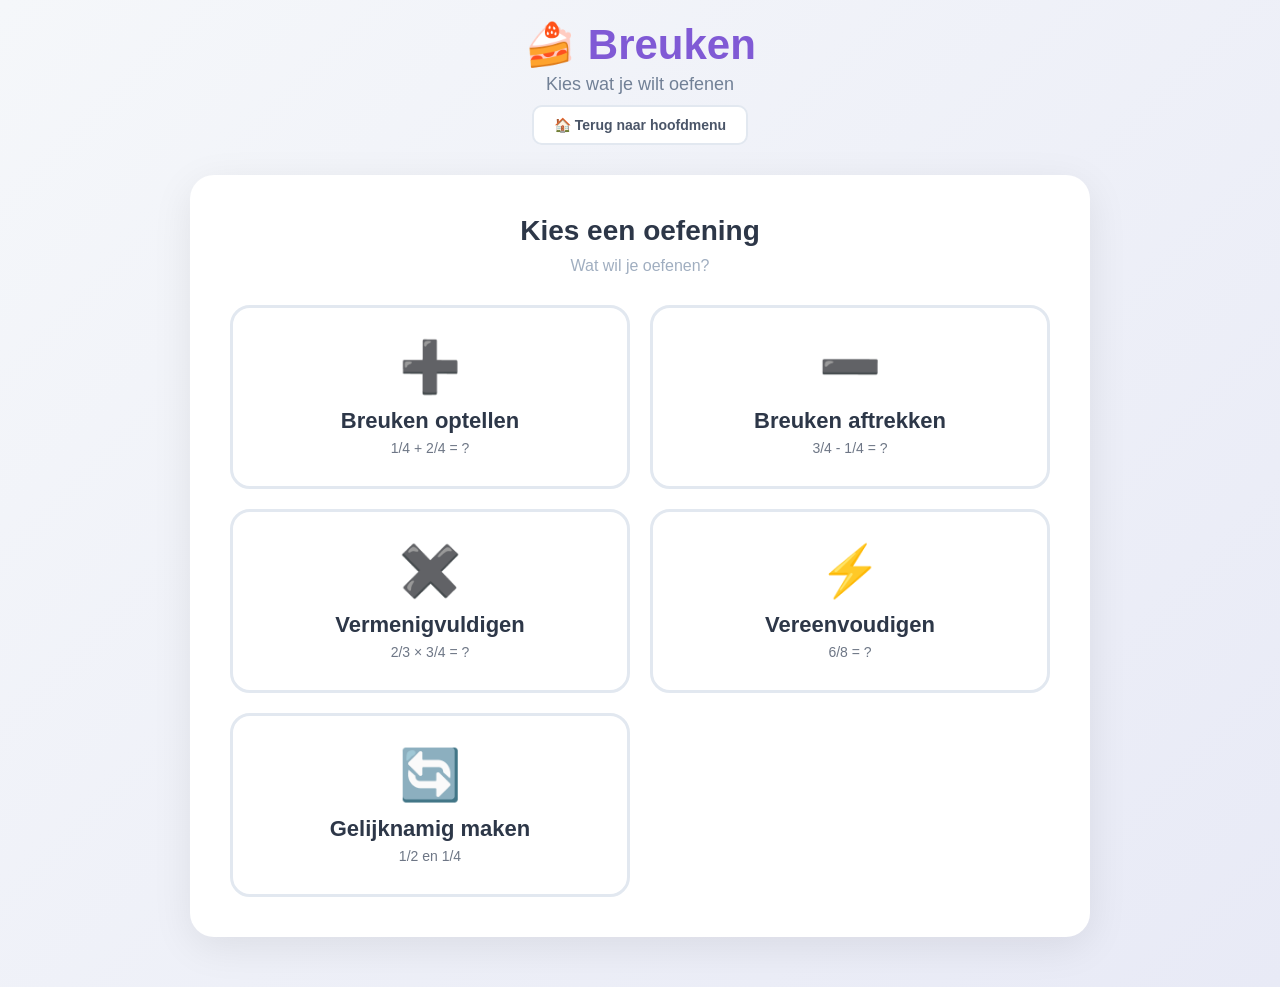
==== breuken.html @ 54eeed0c "Add files via upload" ====
<!DOCTYPE html>
<html lang="nl">
<head>
    <meta charset="UTF-8">
    <meta name="viewport" content="width=device-width, initial-scale=1.0, maximum-scale=1.0, user-scalable=no">
    <title>Breuken</title>
    <style>
        * {
            margin: 0;
            padding: 0;
            box-sizing: border-box;
        }

        body {
            font-family: -apple-system, BlinkMacSystemFont, 'Inter', 'Segoe UI', 'Roboto', sans-serif;
            background: linear-gradient(135deg, #f5f7fa 0%, #e8eaf6 100%);
            min-height: 100vh;
            padding: 20px;
        }

        .container {
            max-width: 900px;
            margin: 0 auto;
        }

        .header {
            text-align: center;
            margin-bottom: 30px;
        }

        .header h1 {
            font-size: 42px;
            color: #805ad5;
            margin-bottom: 5px;
        }

        .subtitle {
            font-size: 18px;
            color: #718096;
        }

        .card {
            background: white;
            border-radius: 24px;
            padding: 40px;
            box-shadow: 0 10px 40px rgba(0, 0, 0, 0.08);
            margin-bottom: 30px;
        }

        .card h2 {
            font-size: 28px;
            color: #2d3748;
            margin-bottom: 10px;
            text-align: center;
        }

        .hint {
            text-align: center;
            color: #a0aec0;
            font-size: 16px;
            margin-bottom: 30px;
        }

        /* Type selectie grid */
        .type-grid {
            display: grid;
            grid-template-columns: repeat(2, 1fr);
            gap: 20px;
        }

        .type-card {
            background: white;
            border: 3px solid #e2e8f0;
            border-radius: 20px;
            padding: 30px 25px;
            text-align: center;
            cursor: pointer;
            transition: all 0.3s ease;
            position: relative;
        }

        .type-card:hover:not(.disabled) {
            border-color: #9f7aea;
            transform: translateY(-4px);
            box-shadow: 0 12px 30px rgba(159, 122, 234, 0.3);
        }

        .type-card.disabled {
            opacity: 0.5;
            cursor: not-allowed;
        }

        .type-card .icon {
            font-size: 50px;
            margin-bottom: 12px;
        }

        .type-card .title {
            font-size: 22px;
            font-weight: 700;
            margin-bottom: 6px;
            color: #2d3748;
        }

        .type-card .beschrijving {
            font-size: 14px;
            opacity: 0.8;
            color: #4a5568;
        }

        .type-card.disabled .badge {
            position: absolute;
            top: 12px;
            right: 12px;
            background: #fed7aa;
            color: #c05621;
            padding: 5px 10px;
            border-radius: 8px;
            font-size: 11px;
            font-weight: 600;
        }

        /* Instellingen */
        .settings {
            margin: 30px 0;
        }

        .setting-row {
            margin-bottom: 20px;
        }

        .setting-row label {
            display: flex;
            align-items: center;
            gap: 10px;
            font-size: 17px;
            font-weight: 600;
            color: #4a5568;
            margin-bottom: 10px;
        }

        .setting-row select {
            width: 100%;
            padding: 16px 20px;
            font-size: 16px;
            border: 2px solid #e2e8f0;
            border-radius: 12px;
            background: #f7fafc;
            color: #2d3748;
            cursor: pointer;
            font-weight: 500;
        }

        /* Buttons */
        .btn-primary {
            width: 100%;
            padding: 24px;
            font-size: 24px;
            font-weight: 700;
            background: linear-gradient(135deg, #9f7aea 0%, #805ad5 100%);
            color: white;
            border: none;
            border-radius: 16px;
            cursor: pointer;
            box-shadow: 0 8px 24px rgba(159, 122, 234, 0.4);
            transition: all 0.3s ease;
            display: flex;
            align-items: center;
            justify-content: center;
            gap: 10px;
        }

        .btn-primary:hover {
            transform: translateY(-2px);
            box-shadow: 0 10px 28px rgba(159, 122, 234, 0.5);
        }

        .btn-secondary {
            width: 100%;
            padding: 18px;
            font-size: 18px;
            font-weight: 600;
            background: white;
            border: 2px solid #e2e8f0;
            color: #4a5568;
            border-radius: 14px;
            cursor: pointer;
            transition: all 0.3s ease;
            display: flex;
            align-items: center;
            justify-content: center;
            gap: 10px;
        }

        .btn-secondary:hover {
            border-color: #cbd5e0;
            background: #f7fafc;
        }

        /* BREUK VISUAL */
        .breuk-container {
            display: flex;
            justify-content: center;
            align-items: center;
            gap: 30px;
            margin: 40px 0;
            flex-wrap: wrap;
        }

        .breuk {
            display: flex;
            flex-direction: column;
            align-items: center;
            gap: 8px;
        }

        .breuk-deel {
            width: 120px;
            height: 80px;
            display: flex;
            align-items: center;
            justify-content: center;
        }

        .breuk-getal {
            background: white;
            border: 3px solid #e2e8f0;
            border-radius: 12px;
            font-size: 48px;
            font-weight: 800;
            color: #2d3748;
            width: 100%;
            height: 100%;
            display: flex;
            align-items: center;
            justify-content: center;
        }

        .breuk-input {
            background: white;
            border: 3px solid #9f7aea;
            border-radius: 12px;
            font-size: 48px;
            font-weight: 800;
            color: #2d3748;
            width: 100%;
            height: 100%;
            text-align: center;
            -webkit-appearance: none;
            -moz-appearance: textfield;
            box-shadow: 0 0 0 4px rgba(159, 122, 234, 0.15);
        }

        .breuk-input::-webkit-inner-spin-button,
        .breuk-input::-webkit-outer-spin-button {
            -webkit-appearance: none;
            margin: 0;
        }

        .breuk-input:focus {
            outline: none;
            border-color: #805ad5;
        }

        .breuk-streep {
            width: 120px;
            height: 4px;
            background: #2d3748;
            border-radius: 2px;
        }

        .operator {
            font-size: 48px;
            font-weight: 700;
            color: #9f7aea;
            margin: 0 10px;
        }

        .equals {
            font-size: 48px;
            font-weight: 700;
            color: #a0aec0;
            margin: 0 10px;
        }

        .submit-btn {
            width: 70px;
            height: 70px;
            font-size: 30px;
            background: linear-gradient(135deg, #b794f6 0%, #9f7aea 100%);
            color: white;
            border: none;
            border-radius: 14px;
            cursor: pointer;
            box-shadow: 0 6px 20px rgba(159, 122, 234, 0.4);
            transition: all 0.3s ease;
            display: flex;
            align-items: center;
            justify-content: center;
            flex-shrink: 0;
            margin: 20px auto 0 auto;
        }

        .submit-btn:hover {
            transform: translateY(-2px);
            box-shadow: 0 8px 25px rgba(159, 122, 234, 0.5);
        }

        /* Voortgang */
        .voortgang-indicator {
            text-align: center;
            font-size: 18px;
            font-weight: 600;
            color: #4a5568;
            margin-bottom: 15px;
            padding: 8px 15px;
            background: rgba(159, 122, 234, 0.1);
            border-radius: 12px;
            display: inline-block;
        }

        .stop-btn {
            display: block;
            margin: 10px auto 15px auto;
            padding: 10px 30px;
            font-size: 15px;
            font-weight: 600;
            background: white;
            border: 2px solid #feb2b2;
            color: #e53e3e;
            border-radius: 10px;
            cursor: pointer;
            transition: all 0.3s ease;
        }

        .stop-btn:hover {
            background: #fff5f5;
            border-color: #fc8181;
        }

        /* Feedback popup */
        .feedback {
            position: fixed;
            bottom: 520px;
            left: 50%;
            transform: translateX(-50%);
            z-index: 1000;
            max-width: 320px;
            width: 70%;
            border-radius: 20px;
            text-align: center;
            padding: 30px 25px;
            opacity: 0;
            transition: opacity 0.3s ease;
            box-shadow: 0 15px 40px rgba(0, 0, 0, 0.25);
        }

        .feedback.show {
            opacity: 1;
        }

        .feedback.goed-feedback {
            background: linear-gradient(135deg, #48bb78 0%, #38a169 100%);
            color: white;
        }

        .feedback.fout-feedback {
            background: linear-gradient(135deg, #fc8181 0%, #f56565 100%);
            color: white;
        }

        .feedback .icon-circle {
            width: 60px;
            height: 60px;
            border-radius: 50%;
            background: white;
            display: flex;
            align-items: center;
            justify-content: center;
            margin: 0 auto 15px auto;
            font-size: 35px;
            font-weight: 800;
        }

        .feedback.goed-feedback .icon-circle {
            color: #38a169;
        }

        .feedback.fout-feedback .icon-circle {
            color: #f56565;
        }

        .feedback .title {
            font-size: 32px;
            font-weight: 800;
            margin-bottom: 8px;
        }

        .feedback .sub {
            font-size: 20px;
            font-weight: 600;
            opacity: 0.95;
            margin-top: 8px;
        }

        /* Utility */
        .hidden {
            display: none !important;
        }

        /* Mobile */
        @media (max-width: 768px) {
            .type-grid {
                grid-template-columns: 1fr;
            }

            .breuk-container {
                gap: 15px;
            }

            .breuk-deel {
                width: 90px;
                height: 60px;
            }

            .breuk-getal,
            .breuk-input {
                font-size: 36px;
            }

            .breuk-streep {
                width: 90px;
            }

            .operator,
            .equals {
                font-size: 36px;
            }
        }
    </style>
</head>
<body>
    <div class="container">
        <!-- TYPE SELECTIE -->
        <div id="type-selectie-scherm">
            <div class="header">
                <h1>🍰 Breuken</h1>
                <p class="subtitle">Kies wat je wilt oefenen</p>
                <button onclick="window.location.href='index.html'" style="margin-top: 10px; padding: 10px 20px; background: white; border: 2px solid #e2e8f0; border-radius: 10px; cursor: pointer; font-size: 14px; font-weight: 600; color: #4a5568;">🏠 Terug naar hoofdmenu</button>
            </div>

            <div class="card">
                <h2>Kies een oefening</h2>
                <p class="hint">Wat wil je oefenen?</p>

                <div class="type-grid">
                    <div class="type-card" onclick="gaaNaarInstellingen('optellen')">
                        <div class="icon">➕</div>
                        <div class="title">Breuken optellen</div>
                        <div class="beschrijving">1/4 + 2/4 = ?</div>
                    </div>

                    <div class="type-card" onclick="gaaNaarInstellingen('aftrekken')">
                        <div class="icon">➖</div>
                        <div class="title">Breuken aftrekken</div>
                        <div class="beschrijving">3/4 - 1/4 = ?</div>
                    </div>

                    <div class="type-card" onclick="gaaNaarInstellingen('vermenigvuldigen')">
                        <div class="icon">✖️</div>
                        <div class="title">Vermenigvuldigen</div>
                        <div class="beschrijving">2/3 × 3/4 = ?</div>
                    </div>

                    <div class="type-card" onclick="gaaNaarInstellingen('vereenvoudigen')">
                        <div class="icon">⚡</div>
                        <div class="title">Vereenvoudigen</div>
                        <div class="beschrijving">6/8 = ?</div>
                    </div>

                    <div class="type-card" onclick="gaaNaarInstellingen('gelijknamig')">
                        <div class="icon">🔄</div>
                        <div class="title">Gelijknamig maken</div>
                        <div class="beschrijving">1/2 en 1/4</div>
                    </div>
                </div>
            </div>
        </div>

        <!-- INSTELLINGEN -->
        <div id="instellingen-scherm" class="hidden">
            <div class="header">
                <h1 id="instellingen-titel">🍰 Breuken</h1>
                <p class="subtitle">Kies je instellingen</p>
            </div>

            <div class="card">
                <h2>Instellingen</h2>
                <p class="hint">Stel je oefening in</p>

                <div class="settings">
                    <div class="setting-row">
                        <label>
                            <span>⏱️</span>
                            <span>Tijdslimiet</span>
                        </label>
                        <select id="tijd-select">
                            <option value="0">Geen limiet</option>
                            <option value="300">5 minuten</option>
                            <option value="600">10 minuten</option>
                            <option value="900">15 minuten</option>
                            <option value="1200">20 minuten</option>
                        </select>
                    </div>

                    <div class="setting-row">
                        <label>
                            <span>⦿</span>
                            <span>Minimum aantal sommen</span>
                        </label>
                        <select id="minimum-select">
                            <option value="0">Geen minimum</option>
                            <option value="30">30 sommen</option>
                            <option value="50">50 sommen</option>
                            <option value="100">100 sommen</option>
                        </select>
                    </div>
                </div>

                <button class="btn-primary" onclick="startOefenen()">
                    <span>▶</span>
                    <span>Start Oefenen!</span>
                </button>

                <button class="btn-secondary" onclick="toonTypeSelectie()" style="margin-top: 15px;">
                    <span>←</span>
                    <span>Terug</span>
                </button>
            </div>
        </div>

        <!-- OEFEN SCHERM -->
        <div id="oefen-scherm" class="hidden">
            <!-- iOS KEYBOARD HACK -->
            <input 
                type="text" 
                id="dummy-input"
                style="position: absolute; left: -9999px; width: 1px; height: 1px;"
                tabindex="-1"
            >
            
            <!-- VOORTGANGSINDICATOR -->
            <div style="text-align: center; margin-top: 20px;">
                <div id="voortgang-indicator" class="voortgang-indicator" style="display: none;"></div>
            </div>

            <!-- BREUK VISUAL -->
            <div id="breuk-display" class="breuk-container">
                <!-- Dynamisch gegenereerd -->
            </div>

            <button class="submit-btn" onclick="controleerAntwoord()">➤</button>

            <button class="stop-btn" onclick="stopOefenen()">⏹ Stoppen</button>

            <div class="feedback" id="feedback"></div>
        </div>

        <!-- RESULTATEN -->
        <div id="resultaten-scherm" class="hidden">
            <div class="card">
                <h2 id="resultaat-titel">🏆 Gefeliciteerd!</h2>

                <div style="text-align: center; margin: 30px 0;">
                    <div style="font-size: 24px; font-weight: 700; color: #2d3748; margin-bottom: 15px;">
                        Deze sessie
                    </div>
                    <div style="display: flex; justify-content: center; gap: 30px; margin-bottom: 40px;">
                        <div style="text-align: center;">
                            <div style="font-size: 48px; font-weight: 800; color: #38a169;" id="sessie-goed">0</div>
                            <div style="font-size: 16px; color: #4a5568;">Goed</div>
                        </div>
                        <div style="text-align: center;">
                            <div style="font-size: 48px; font-weight: 800; color: #e53e3e;" id="sessie-fout">0</div>
                            <div style="font-size: 16px; color: #4a5568;">Fout</div>
                        </div>
                        <div style="text-align: center;">
                            <div style="font-size: 48px; font-weight: 800; color: #4299e1;" id="sessie-score">0%</div>
                            <div style="font-size: 16px; color: #4a5568;">Score</div>
                        </div>
                    </div>
                </div>

                <button class="btn-primary" onclick="opnieuw()">
                    <span>↻</span>
                    <span>Opnieuw</span>
                </button>
            </div>
        </div>
    </div>

    <script>
        // GELUIDJES
        const audioContext = new (window.AudioContext || window.webkitAudioContext)();
        
        function playGoedGeluid() {
            const oscillator = audioContext.createOscillator();
            const gainNode = audioContext.createGain();
            oscillator.connect(gainNode);
            gainNode.connect(audioContext.destination);
            oscillator.frequency.value = 800;
            gainNode.gain.setValueAtTime(0.3, audioContext.currentTime);
            gainNode.gain.exponentialRampToValueAtTime(0.01, audioContext.currentTime + 0.15);
            oscillator.start(audioContext.currentTime);
            oscillator.stop(audioContext.currentTime + 0.15);
        }
        
        function playFoutGeluid() {
            const oscillator = audioContext.createOscillator();
            const gainNode = audioContext.createGain();
            oscillator.connect(gainNode);
            gainNode.connect(audioContext.destination);
            oscillator.frequency.value = 200;
            gainNode.gain.setValueAtTime(0.3, audioContext.currentTime);
            gainNode.gain.exponentialRampToValueAtTime(0.01, audioContext.currentTime + 0.2);
            oscillator.start(audioContext.currentTime);
            oscillator.stop(audioContext.currentTime + 0.2);
        }

        // State
        let huidigType = '';
        let tijdLimiet = 0;
        let minimumSommen = 0;
        let startTijd = null;
        
        let huidigeSom = null;
        let moeilijkeSommen = {};
        let sommenSindsMoeilijk = 0;
        
        let stats = {
            huidigGoed: 0,
            huidigFout: 0,
            sommenTeller: 0
        };

        // Math helpers
        function ggd(a, b) {
            return b === 0 ? a : ggd(b, a % b);
        }

        function kgv(a, b) {
            return (a * b) / ggd(a, b);
        }

        function genereerBreuk() {
            const noemer = Math.floor(Math.random() * 19) + 2; // 2-20
            const teller = Math.floor(Math.random() * (noemer - 1)) + 1; // 1 tot noemer-1
            return {teller, noemer};
        }

        function vereenvoudigBreuk(teller, noemer) {
            const d = ggd(teller, noemer);
            return {teller: teller / d, noemer: noemer / d};
        }

        // Navigatie
        function toonTypeSelectie() {
            document.getElementById('type-selectie-scherm').classList.remove('hidden');
            document.getElementById('instellingen-scherm').classList.add('hidden');
            document.getElementById('oefen-scherm').classList.add('hidden');
            document.getElementById('resultaten-scherm').classList.add('hidden');
        }

        function gaaNaarInstellingen(type) {
            huidigType = type;
            document.getElementById('type-selectie-scherm').classList.add('hidden');
            document.getElementById('instellingen-scherm').classList.remove('hidden');
            
            const titels = {
                'optellen': '➕ Breuken optellen',
                'aftrekken': '➖ Breuken aftrekken',
                'vermenigvuldigen': '✖️ Breuken vermenigvuldigen',
                'vereenvoudigen': '⚡ Breuken vereenvoudigen',
                'gelijknamig': '🔄 Gelijknamig maken'
            };
            document.getElementById('instellingen-titel').textContent = titels[type] || '🍰 Breuken';
        }

        function startOefenen() {
            // Reset stats
            stats.huidigGoed = 0;
            stats.huidigFout = 0;
            stats.sommenTeller = 0;
            moeilijkeSommen = {};
            sommenSindsMoeilijk = 0;

            // Instellingen ophalen
            tijdLimiet = parseInt(document.getElementById('tijd-select').value);
            minimumSommen = parseInt(document.getElementById('minimum-select').value);
            startTijd = tijdLimiet > 0 ? Date.now() : null;

            // Scherm wisselen
            document.getElementById('instellingen-scherm').classList.add('hidden');
            document.getElementById('oefen-scherm').classList.remove('hidden');
            
            // Eerste som
            volgendeSom();
            
            // Timer
            if (window.timerInterval) clearInterval(window.timerInterval);
            if (tijdLimiet > 0) {
                window.timerInterval = setInterval(updateVoortgang, 1000);
            }
        }

        function volgendeSom() {
            if (checkStopVoorwaarde()) {
                toonResultaten();
                return;
            }

            // Adaptief algoritme: check of moeilijke som moet komen
            const moeilijkeKeys = Object.keys(moeilijkeSommen);
            if (moeilijkeKeys.length > 0 && sommenSindsMoeilijk >= (Math.floor(Math.random() * 3) + 3)) {
                // Herhaal moeilijke som
                const somString = moeilijkeKeys[Math.floor(Math.random() * moeilijkeKeys.length)];
                const [teller, noemer] = somString.split('/').map(Number);
                regenereerMoeilijkeSom(teller, noemer);
                sommenSindsMoeilijk = 0;
            } else {
                // Genereer nieuwe som
                genereerSom();
            }
            
            updateVoortgang();
            
            // Clear feedback
            const feedback = document.getElementById('feedback');
            feedback.className = 'feedback';
            feedback.innerHTML = '';
        }

        function regenereerMoeilijkeSom(teller, noemer) {
            // Genereer zelfde type som maar met deze specifieke breuk
            // Voor nu: genereer gewoon nieuwe som (kan later verfijnd worden)
            genereerSom();
        }

        function genereerSom() {
            const display = document.getElementById('breuk-display');
            
            if (huidigType === 'optellen' || huidigType === 'aftrekken') {
                // Zelfde noemer
                const noemer = Math.floor(Math.random() * 19) + 2;
                const teller1 = Math.floor(Math.random() * (noemer - 1)) + 1;
                let teller2;
                
                if (huidigType === 'optellen') {
                    teller2 = Math.floor(Math.random() * (noemer - teller1)) + 1;
                } else {
                    teller2 = Math.floor(Math.random() * teller1) + 1;
                }
                
                const operator = huidigType === 'optellen' ? '+' : '-';
                const resultTeller = huidigType === 'optellen' ? teller1 + teller2 : teller1 - teller2;
                
                huidigeSom = {
                    type: huidigType,
                    breuk1: {teller: teller1, noemer},
                    breuk2: {teller: teller2, noemer},
                    antwoord: {teller: resultTeller, noemer}
                };
                
                display.innerHTML = `
                    <div class="breuk">
                        <div class="breuk-deel"><div class="breuk-getal">${teller1}</div></div>
                        <div class="breuk-streep"></div>
                        <div class="breuk-deel"><div class="breuk-getal">${noemer}</div></div>
                    </div>
                    <div class="operator">${operator}</div>
                    <div class="breuk">
                        <div class="breuk-deel"><div class="breuk-getal">${teller2}</div></div>
                        <div class="breuk-streep"></div>
                        <div class="breuk-deel"><div class="breuk-getal">${noemer}</div></div>
                    </div>
                    <div class="equals">=</div>
                    <div class="breuk">
                        <div class="breuk-deel"><input type="tel" id="antwoord-teller" class="breuk-input" pattern="[0-9]*" autocomplete="off"></div>
                        <div class="breuk-streep"></div>
                        <div class="breuk-deel"><input type="tel" id="antwoord-noemer" class="breuk-input" pattern="[0-9]*" autocomplete="off"></div>
                    </div>
                `;
                
            } else if (huidigType === 'vermenigvuldigen') {
                const breuk1 = genereerBreuk();
                const breuk2 = genereerBreuk();
                const resultTeller = breuk1.teller * breuk2.teller;
                const resultNoemer = breuk1.noemer * breuk2.noemer;
                
                huidigeSom = {
                    type: 'vermenigvuldigen',
                    breuk1,
                    breuk2,
                    antwoord: {teller: resultTeller, noemer: resultNoemer}
                };
                
                display.innerHTML = `
                    <div class="breuk">
                        <div class="breuk-deel"><div class="breuk-getal">${breuk1.teller}</div></div>
                        <div class="breuk-streep"></div>
                        <div class="breuk-deel"><div class="breuk-getal">${breuk1.noemer}</div></div>
                    </div>
                    <div class="operator">×</div>
                    <div class="breuk">
                        <div class="breuk-deel"><div class="breuk-getal">${breuk2.teller}</div></div>
                        <div class="breuk-streep"></div>
                        <div class="breuk-deel"><div class="breuk-getal">${breuk2.noemer}</div></div>
                    </div>
                    <div class="equals">=</div>
                    <div class="breuk">
                        <div class="breuk-deel"><input type="tel" id="antwoord-teller" class="breuk-input" pattern="[0-9]*" autocomplete="off"></div>
                        <div class="breuk-streep"></div>
                        <div class="breuk-deel"><input type="tel" id="antwoord-noemer" class="breuk-input" pattern="[0-9]*" autocomplete="off"></div>
                    </div>
                `;
                
            } else if (huidigType === 'vereenvoudigen') {
                // Genereer breuk die vereenvoudigd kan worden
                const vereenvoudigd = genereerBreuk();
                const factor = Math.floor(Math.random() * 4) + 2; // 2-5
                const teller = vereenvoudigd.teller * factor;
                const noemer = vereenvoudigd.noemer * factor;
                
                huidigeSom = {
                    type: 'vereenvoudigen',
                    breuk: {teller, noemer},
                    antwoord: vereenvoudigd
                };
                
                display.innerHTML = `
                    <div class="breuk">
                        <div class="breuk-deel"><div class="breuk-getal">${teller}</div></div>
                        <div class="breuk-streep"></div>
                        <div class="breuk-deel"><div class="breuk-getal">${noemer}</div></div>
                    </div>
                    <div class="equals">=</div>
                    <div class="breuk">
                        <div class="breuk-deel"><input type="tel" id="antwoord-teller" class="breuk-input" pattern="[0-9]*" autocomplete="off"></div>
                        <div class="breuk-streep"></div>
                        <div class="breuk-deel"><input type="tel" id="antwoord-noemer" class="breuk-input" pattern="[0-9]*" autocomplete="off"></div>
                    </div>
                `;
                
            } else if (huidigType === 'gelijknamig') {
                // Genereer twee breuken met verschillende noemers
                const breuk1 = genereerBreuk();
                let breuk2 = genereerBreuk();
                
                // Zorg dat noemers verschillend zijn
                while (breuk2.noemer === breuk1.noemer) {
                    breuk2 = genereerBreuk();
                }
                
                // Bereken KGV
                const gemeenschappelijkeNoemer = kgv(breuk1.noemer, breuk2.noemer);
                const nieuweT1 = breuk1.teller * (gemeenschappelijkeNoemer / breuk1.noemer);
                const nieuweT2 = breuk2.teller * (gemeenschappelijkeNoemer / breuk2.noemer);
                
                huidigeSom = {
                    type: 'gelijknamig',
                    breuk1,
                    breuk2,
                    antwoord1: {teller: nieuweT1, noemer: gemeenschappelijkeNoemer},
                    antwoord2: {teller: nieuweT2, noemer: gemeenschappelijkeNoemer}
                };
                
                display.innerHTML = `
                    <div class="breuk">
                        <div class="breuk-deel"><div class="breuk-getal">${breuk1.teller}</div></div>
                        <div class="breuk-streep"></div>
                        <div class="breuk-deel"><div class="breuk-getal">${breuk1.noemer}</div></div>
                    </div>
                    <div style="font-size: 24px; color: #4a5568; margin: 0 15px;">en</div>
                    <div class="breuk">
                        <div class="breuk-deel"><div class="breuk-getal">${breuk2.teller}</div></div>
                        <div class="breuk-streep"></div>
                        <div class="breuk-deel"><div class="breuk-getal">${breuk2.noemer}</div></div>
                    </div>
                    <div class="equals">=</div>
                    <div class="breuk">
                        <div class="breuk-deel"><input type="tel" id="antwoord-t1" class="breuk-input" pattern="[0-9]*" autocomplete="off"></div>
                        <div class="breuk-streep"></div>
                        <div class="breuk-deel"><input type="tel" id="antwoord-n1" class="breuk-input" pattern="[0-9]*" autocomplete="off"></div>
                    </div>
                    <div style="font-size: 24px; color: #4a5568; margin: 0 15px;">en</div>
                    <div class="breuk">
                        <div class="breuk-deel"><input type="tel" id="antwoord-t2" class="breuk-input" pattern="[0-9]*" autocomplete="off"></div>
                        <div class="breuk-streep"></div>
                        <div class="breuk-deel"><input type="tel" id="antwoord-n2" class="breuk-input" pattern="[0-9]*" autocomplete="off"></div>
                    </div>
                `;
            }
            
            // Focus eerste input
            setTimeout(() => {
                let firstInput;
                if (huidigType === 'gelijknamig') {
                    firstInput = document.getElementById('antwoord-t1');
                    if (firstInput) {
                        firstInput.focus();
                        document.getElementById('antwoord-t1').addEventListener('keypress', handleEnter);
                        document.getElementById('antwoord-n1').addEventListener('keypress', handleEnter);
                        document.getElementById('antwoord-t2').addEventListener('keypress', handleEnter);
                        document.getElementById('antwoord-n2').addEventListener('keypress', handleEnter);
                    }
                } else {
                    firstInput = document.getElementById('antwoord-teller');
                    if (firstInput) {
                        firstInput.focus();
                        document.getElementById('antwoord-teller').addEventListener('keypress', handleEnter);
                        document.getElementById('antwoord-noemer').addEventListener('keypress', handleEnter);
                    }
                }
            }, 100);
        }

        function handleEnter(e) {
            if (e.key === 'Enter') {
                e.preventDefault();
                controleerAntwoord();
            }
        }

        function controleerAntwoord() {
            if (huidigType === 'gelijknamig') {
                // Gelijknamig: 4 inputs!
                const t1Input = document.getElementById('antwoord-t1');
                const n1Input = document.getElementById('antwoord-n1');
                const t2Input = document.getElementById('antwoord-t2');
                const n2Input = document.getElementById('antwoord-n2');
                
                if (!t1Input || !n1Input || !t2Input || !n2Input) return;
                
                const t1 = parseInt(t1Input.value);
                const n1 = parseInt(n1Input.value);
                const t2 = parseInt(t2Input.value);
                const n2 = parseInt(n2Input.value);
                
                if (isNaN(t1) || isNaN(n1) || isNaN(t2) || isNaN(n2) || 
                    t1Input.value === '' || n1Input.value === '' || t2Input.value === '' || n2Input.value === '') {
                    t1Input.focus();
                    return;
                }
                
                stats.sommenTeller++;
                
                const feedback = document.getElementById('feedback');
                let feedbackDuur = 800;
                
                // Check equivalente breuken voor beide
                const antwoord1Vereenv = vereenvoudigBreuk(t1, n1);
                const correct1Vereenv = vereenvoudigBreuk(huidigeSom.antwoord1.teller, huidigeSom.antwoord1.noemer);
                const antwoord2Vereenv = vereenvoudigBreuk(t2, n2);
                const correct2Vereenv = vereenvoudigBreuk(huidigeSom.antwoord2.teller, huidigeSom.antwoord2.noemer);
                
                const goed1 = (antwoord1Vereenv.teller === correct1Vereenv.teller && antwoord1Vereenv.noemer === correct1Vereenv.noemer);
                const goed2 = (antwoord2Vereenv.teller === correct2Vereenv.teller && antwoord2Vereenv.noemer === correct2Vereenv.noemer);
                
                // Check ook of noemers gelijk zijn
                const zelfdeNoemer = (n1 === n2);
                
                if (goed1 && goed2 && zelfdeNoemer) {
                    stats.huidigGoed++;
                    playGoedGeluid();
                    feedback.innerHTML = `
                        <div class="icon-circle">✓</div>
                        <div class="title">Goed zo! 🎉</div>
                    `;
                    feedback.className = 'feedback goed-feedback show';
                    feedbackDuur = 800;
                    sommenSindsMoeilijk++;
                } else {
                    stats.huidigFout++;
                    playFoutGeluid();
                    feedback.innerHTML = `
                        <div class="icon-circle">✗</div>
                        <div class="title">Helaas!</div>
                        <div class="sub">${huidigeSom.antwoord1.teller}/${huidigeSom.antwoord1.noemer} en ${huidigeSom.antwoord2.teller}/${huidigeSom.antwoord2.noemer}</div>
                    `;
                    feedback.className = 'feedback fout-feedback show';
                    feedbackDuur = 1500;
                    sommenSindsMoeilijk = 0;
                }
                
                setTimeout(() => {
                    feedback.className = 'feedback';
                    feedback.innerHTML = '';
                    volgendeSom();
                }, feedbackDuur);
                return;
            }
            
            // Normale breuken (2 inputs)
            const tellerInput = document.getElementById('antwoord-teller');
            const noemerInput = document.getElementById('antwoord-noemer');
            
            if (!tellerInput || !noemerInput) return;
            
            const antwoordTeller = parseInt(tellerInput.value);
            const antwoordNoemer = parseInt(noemerInput.value);

            if (isNaN(antwoordTeller) || isNaN(antwoordNoemer) || tellerInput.value === '' || noemerInput.value === '') {
                tellerInput.focus();
                return;
            }

            stats.sommenTeller++;

            const feedback = document.getElementById('feedback');
            let feedbackDuur = 800;
            
            const correctTeller = huidigeSom.antwoord.teller;
            const correctNoemer = huidigeSom.antwoord.noemer;
            
            // Check equivalente breuken: 14/16 = 7/8
            const vereenvoudigdAntwoord = vereenvoudigBreuk(antwoordTeller, antwoordNoemer);
            const vereenvoudigdCorrect = vereenvoudigBreuk(correctTeller, correctNoemer);
            
            const isGoed = (vereenvoudigdAntwoord.teller === vereenvoudigdCorrect.teller && 
                           vereenvoudigdAntwoord.noemer === vereenvoudigdCorrect.noemer);
            
            const somString = `${correctTeller}/${correctNoemer}`;
            
            if (isGoed) {
                // GOED!
                stats.huidigGoed++;
                playGoedGeluid();
                
                feedback.innerHTML = `
                    <div class="icon-circle">✓</div>
                    <div class="title">Goed zo! 🎉</div>
                `;
                feedback.className = 'feedback goed-feedback show';
                feedbackDuur = 800;
                
                // Adaptief: update moeilijke sommen
                if (moeilijkeSommen[somString]) {
                    moeilijkeSommen[somString]--;
                    if (moeilijkeSommen[somString] <= 0) {
                        delete moeilijkeSommen[somString];
                    }
                }
                sommenSindsMoeilijk++;
                
            } else {
                // FOUT!
                stats.huidigFout++;
                playFoutGeluid();
                
                feedback.innerHTML = `
                    <div class="icon-circle">✗</div>
                    <div class="title">Helaas!</div>
                    <div class="sub">Antwoord: ${correctTeller}/${correctNoemer}</div>
                `;
                feedback.className = 'feedback fout-feedback show';
                feedbackDuur = 1500;
                
                // Adaptief: markeer als moeilijk
                if (!moeilijkeSommen[somString]) {
                    moeilijkeSommen[somString] = 0;
                }
                moeilijkeSommen[somString] += 3;
                sommenSindsMoeilijk = 0;
            }

            setTimeout(() => {
                feedback.className = 'feedback';
                feedback.innerHTML = '';
                volgendeSom();
            }, feedbackDuur);
        }

        function updateVoortgang() {
            const indicator = document.getElementById('voortgang-indicator');
            let text = '';
            
            if (minimumSommen > 0) {
                text = `${stats.sommenTeller} / ${minimumSommen} sommen`;
            }
            
            if (tijdLimiet > 0 && startTijd) {
                const verstreken = Math.floor((Date.now() - startTijd) / 1000);
                const resterend = Math.max(0, tijdLimiet - verstreken);
                const minuten = Math.floor(resterend / 60);
                const seconden = resterend % 60;
                const tijdText = `${minuten}:${seconden.toString().padStart(2, '0')}`;
                
                if (text) {
                    text += ` • ${tijdText}`;
                } else {
                    text = `Tijd: ${tijdText}`;
                }
            }
            
            if (text) {
                indicator.textContent = text;
                indicator.style.display = 'inline-block';
            } else {
                indicator.style.display = 'none';
            }
        }

        function checkStopVoorwaarde() {
            let tijdBereikt = false;
            let minimumBereikt = false;
            
            if (tijdLimiet > 0 && startTijd) {
                const verstreken = (Date.now() - startTijd) / 1000;
                tijdBereikt = verstreken >= tijdLimiet;
            }
            
            if (minimumSommen > 0) {
                minimumBereikt = stats.sommenTeller >= minimumSommen;
            }
            
            if (tijdLimiet > 0 && minimumSommen > 0) {
                return tijdBereikt || minimumBereikt;
            }
            
            if (tijdLimiet > 0) {
                return tijdBereikt;
            }
            
            if (minimumSommen > 0) {
                return minimumBereikt;
            }
            
            return false;
        }

        function stopOefenen() {
            if (confirm('Weet je zeker dat je wilt stoppen?')) {
                toonResultaten();
            }
        }

        function toonResultaten() {
            if (window.timerInterval) {
                clearInterval(window.timerInterval);
                window.timerInterval = null;
            }

            document.getElementById('oefen-scherm').classList.add('hidden');
            document.getElementById('resultaten-scherm').classList.remove('hidden');

            const totaalHuidig = stats.huidigGoed + stats.huidigFout;
            const percHuidig = totaalHuidig > 0 ? Math.round((stats.huidigGoed / totaalHuidig) * 100) : 0;

            document.getElementById('sessie-goed').textContent = stats.huidigGoed;
            document.getElementById('sessie-fout').textContent = stats.huidigFout;
            document.getElementById('sessie-score').textContent = percHuidig + '%';
        }

        function opnieuw() {
            document.getElementById('resultaten-scherm').classList.add('hidden');
            document.getElementById('type-selectie-scherm').classList.remove('hidden');
        }
    </script>
</body>
</html>
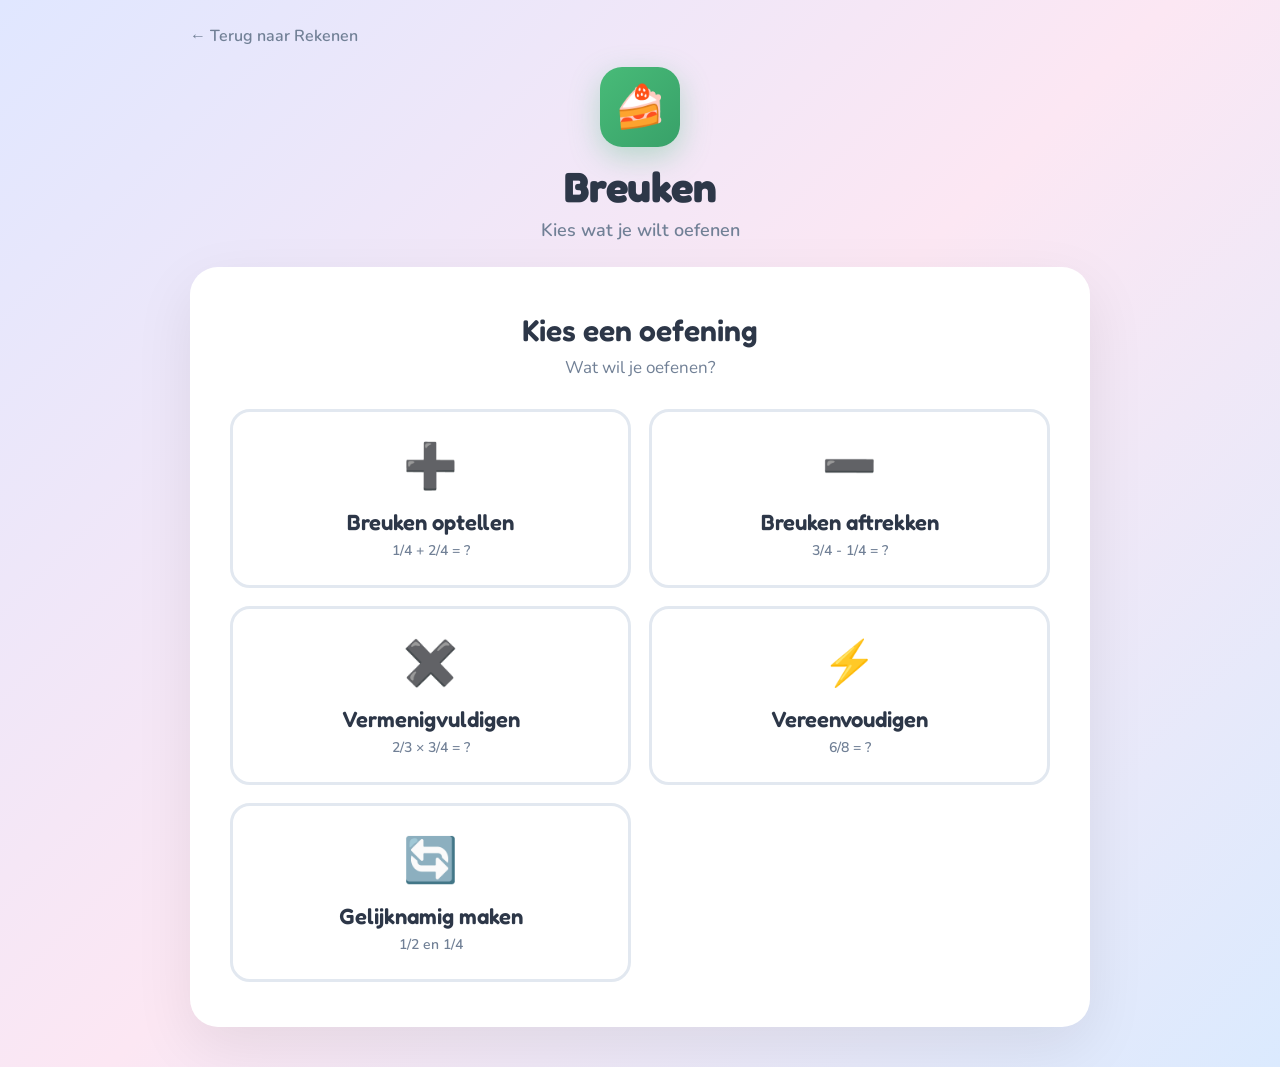
==== commit 9764b80b: "Add files via upload" ====
--- a/breuken.html
+++ b/breuken.html
@@ -3,7 +3,9 @@
 <head>
     <meta charset="UTF-8">
     <meta name="viewport" content="width=device-width, initial-scale=1.0, maximum-scale=1.0, user-scalable=no">
-    <title>Breuken</title>
+    <title>Breuken - LearnForge</title>
+    <link href="https://fonts.googleapis.com/css2?family=Fredoka:wght@400;500;600;700&family=Nunito:wght@400;600;700&display=swap" rel="stylesheet">
+    <link rel="icon" href="data:image/svg+xml,<svg xmlns='http://www.w3.org/2000/svg' viewBox='0 0 100 100'><rect width='100' height='100' rx='20' fill='%2348bb78'/><text y='.9em' font-size='75' x='12'>🍰</text></svg>">
     <style>
         * {
             margin: 0;
@@ -11,131 +13,198 @@
             box-sizing: border-box;
         }
 
+        :root {
+            --primary: #667eea;
+            --secondary: #48bb78;
+            --secondary-dark: #38a169;
+            --text-dark: #2d3748;
+            --text-light: #718096;
+            --border: #e2e8f0;
+        }
+
         body {
-            font-family: -apple-system, BlinkMacSystemFont, 'Inter', 'Segoe UI', 'Roboto', sans-serif;
-            background: linear-gradient(135deg, #f5f7fa 0%, #e8eaf6 100%);
+            font-family: 'Nunito', -apple-system, BlinkMacSystemFont, sans-serif;
+            background: linear-gradient(135deg, #e0e7ff 0%, #fce7f3 50%, #dbeafe 100%);
             min-height: 100vh;
-            padding: 20px;
+            padding: 25px 20px 40px;
         }
 
         .container {
+            width: 100%;
             max-width: 900px;
             margin: 0 auto;
         }
 
+        /* Terug link */
+        .back-link {
+            display: inline-flex;
+            align-items: center;
+            gap: 8px;
+            color: var(--text-light);
+            text-decoration: none;
+            font-size: 16px;
+            font-weight: 600;
+            margin-bottom: 20px;
+            transition: color 0.3s;
+        }
+        .back-link:hover { color: var(--secondary); }
+
+        /* Header */
         .header {
             text-align: center;
-            margin-bottom: 30px;
+            margin-bottom: 25px;
+            animation: fadeInDown 0.6s ease;
+        }
+
+        .app-icon {
+            width: 80px;
+            height: 80px;
+            background: linear-gradient(135deg, #48bb78 0%, #38a169 100%);
+            border-radius: 22px;
+            display: inline-flex;
+            align-items: center;
+            justify-content: center;
+            font-size: 42px;
+            margin-bottom: 14px;
+            box-shadow: 0 10px 30px rgba(72, 187, 120, 0.35);
+            animation: float 3s ease-in-out infinite;
+        }
+
+        @keyframes float {
+            0%, 100% { transform: translateY(0px); }
+            50% { transform: translateY(-10px); }
         }
 
         .header h1 {
+            font-family: 'Fredoka', sans-serif;
             font-size: 42px;
-            color: #805ad5;
-            margin-bottom: 5px;
-        }
-
-        .subtitle {
+            color: var(--text-dark);
+            font-weight: 700;
+            letter-spacing: -0.5px;
+            margin-bottom: 6px;
+        }
+
+        .header .subtitle {
             font-size: 18px;
-            color: #718096;
-        }
-
+            color: var(--text-light);
+            font-weight: 600;
+        }
+
+        /* Card */
         .card {
             background: white;
-            border-radius: 24px;
-            padding: 40px;
-            box-shadow: 0 10px 40px rgba(0, 0, 0, 0.08);
-            margin-bottom: 30px;
+            border-radius: 28px;
+            padding: 45px 40px;
+            box-shadow: 0 20px 60px rgba(0, 0, 0, 0.08);
+            animation: fadeInUp 0.6s ease 0.2s both;
         }
 
         .card h2 {
-            font-size: 28px;
-            color: #2d3748;
-            margin-bottom: 10px;
+            font-family: 'Fredoka', sans-serif;
+            font-size: 30px;
+            color: var(--text-dark);
             text-align: center;
+            margin-bottom: 8px;
+            font-weight: 600;
         }
 
         .hint {
             text-align: center;
-            color: #a0aec0;
-            font-size: 16px;
+            color: var(--text-light);
+            font-size: 17px;
             margin-bottom: 30px;
         }
 
-        /* Type selectie grid */
+        /* Type grid */
         .type-grid {
             display: grid;
             grid-template-columns: repeat(2, 1fr);
-            gap: 20px;
+            gap: 18px;
         }
 
         .type-card {
-            background: white;
-            border: 3px solid #e2e8f0;
+            border: 3px solid var(--border);
             border-radius: 20px;
-            padding: 30px 25px;
+            padding: 25px 15px;
             text-align: center;
             cursor: pointer;
             transition: all 0.3s ease;
             position: relative;
-        }
+            background: white;
+            animation: fadeInUp 0.5s ease both;
+        }
+
+        .type-card:nth-child(1) { animation-delay: 0.25s; }
+        .type-card:nth-child(2) { animation-delay: 0.30s; }
+        .type-card:nth-child(3) { animation-delay: 0.35s; }
+        .type-card:nth-child(4) { animation-delay: 0.40s; }
+        .type-card:nth-child(5) { animation-delay: 0.45s; }
 
         .type-card:hover:not(.disabled) {
-            border-color: #9f7aea;
-            transform: translateY(-4px);
-            box-shadow: 0 12px 30px rgba(159, 122, 234, 0.3);
-        }
+            border-color: var(--secondary);
+            transform: translateY(-5px);
+            box-shadow: 0 12px 30px rgba(72, 187, 120, 0.2);
+            background: linear-gradient(135deg, #f0fff4 0%, #e6fffa 100%);
+        }
+
+        .type-card:not(.disabled):active { transform: translateY(-2px); }
 
         .type-card.disabled {
-            opacity: 0.5;
+            opacity: 0.55;
             cursor: not-allowed;
         }
 
         .type-card .icon {
-            font-size: 50px;
+            font-size: 44px;
             margin-bottom: 12px;
+            display: block;
+            transition: transform 0.3s ease;
+        }
+
+        .type-card:not(.disabled):hover .icon {
+            transform: scale(1.15) rotate(-5deg);
         }
 
         .type-card .title {
+            font-family: 'Fredoka', sans-serif;
             font-size: 22px;
-            font-weight: 700;
+            font-weight: 600;
+            color: var(--text-dark);
             margin-bottom: 6px;
-            color: #2d3748;
         }
 
         .type-card .beschrijving {
             font-size: 14px;
-            opacity: 0.8;
-            color: #4a5568;
-        }
-
-        .type-card.disabled .badge {
+            color: var(--text-light);
+            font-weight: 600;
+        }
+
+        .badge {
             position: absolute;
             top: 12px;
             right: 12px;
             background: #fed7aa;
             color: #c05621;
-            padding: 5px 10px;
+            padding: 4px 10px;
             border-radius: 8px;
             font-size: 11px;
-            font-weight: 600;
+            font-weight: 700;
+            font-family: 'Fredoka', sans-serif;
         }
 
         /* Instellingen */
-        .settings {
-            margin: 30px 0;
-        }
-
-        .setting-row {
-            margin-bottom: 20px;
-        }
+        .settings { margin: 25px 0; }
+
+        .setting-row { margin-bottom: 20px; }
 
         .setting-row label {
             display: flex;
             align-items: center;
             gap: 10px;
-            font-size: 17px;
+            font-family: 'Fredoka', sans-serif;
+            font-size: 18px;
             font-weight: 600;
-            color: #4a5568;
+            color: var(--text-dark);
             margin-bottom: 10px;
         }
 
@@ -143,26 +212,34 @@
             width: 100%;
             padding: 16px 20px;
             font-size: 16px;
-            border: 2px solid #e2e8f0;
-            border-radius: 12px;
+            font-family: 'Nunito', sans-serif;
+            font-weight: 600;
+            border: 3px solid var(--border);
+            border-radius: 14px;
             background: #f7fafc;
-            color: #2d3748;
+            color: var(--text-dark);
             cursor: pointer;
-            font-weight: 500;
-        }
-
-        /* Buttons */
+            transition: border-color 0.3s;
+        }
+
+        .setting-row select:focus {
+            outline: none;
+            border-color: var(--secondary);
+        }
+
+        /* Knoppen */
         .btn-primary {
             width: 100%;
-            padding: 24px;
-            font-size: 24px;
+            padding: 22px;
+            font-family: 'Fredoka', sans-serif;
+            font-size: 22px;
             font-weight: 700;
-            background: linear-gradient(135deg, #9f7aea 0%, #805ad5 100%);
+            background: linear-gradient(135deg, #68d391 0%, #48bb78 100%);
             color: white;
             border: none;
             border-radius: 16px;
             cursor: pointer;
-            box-shadow: 0 8px 24px rgba(159, 122, 234, 0.4);
+            box-shadow: 0 8px 24px rgba(72, 187, 120, 0.35);
             transition: all 0.3s ease;
             display: flex;
             align-items: center;
@@ -171,18 +248,19 @@
         }
 
         .btn-primary:hover {
-            transform: translateY(-2px);
-            box-shadow: 0 10px 28px rgba(159, 122, 234, 0.5);
+            transform: translateY(-3px);
+            box-shadow: 0 12px 30px rgba(72, 187, 120, 0.45);
         }
 
         .btn-secondary {
             width: 100%;
             padding: 18px;
+            font-family: 'Fredoka', sans-serif;
             font-size: 18px;
             font-weight: 600;
             background: white;
-            border: 2px solid #e2e8f0;
-            color: #4a5568;
+            border: 3px solid var(--border);
+            color: var(--text-dark);
             border-radius: 14px;
             cursor: pointer;
             transition: all 0.3s ease;
@@ -193,11 +271,11 @@
         }
 
         .btn-secondary:hover {
-            border-color: #cbd5e0;
+            border-color: var(--text-light);
             background: #f7fafc;
         }
 
-        /* BREUK VISUAL */
+        /* Breuk visual */
         .breuk-container {
             display: flex;
             justify-content: center;
@@ -207,6 +285,14 @@
             flex-wrap: wrap;
         }
 
+        .breuk-row {
+            display: flex;
+            align-items: center;
+            gap: 30px;
+            justify-content: center;
+            flex-wrap: wrap;
+        }
+
         .breuk {
             display: flex;
             flex-direction: column;
@@ -224,11 +310,12 @@
 
         .breuk-getal {
             background: white;
-            border: 3px solid #e2e8f0;
+            border: 3px solid var(--border);
             border-radius: 12px;
+            font-family: 'Fredoka', sans-serif;
             font-size: 48px;
             font-weight: 800;
-            color: #2d3748;
+            color: var(--text-dark);
             width: 100%;
             height: 100%;
             display: flex;
@@ -238,17 +325,18 @@
 
         .breuk-input {
             background: white;
-            border: 3px solid #9f7aea;
+            border: 3px solid var(--secondary);
             border-radius: 12px;
+            font-family: 'Fredoka', sans-serif;
             font-size: 48px;
             font-weight: 800;
-            color: #2d3748;
+            color: var(--text-dark);
             width: 100%;
             height: 100%;
             text-align: center;
             -webkit-appearance: none;
             -moz-appearance: textfield;
-            box-shadow: 0 0 0 4px rgba(159, 122, 234, 0.15);
+            box-shadow: 0 0 0 4px rgba(72, 187, 120, 0.15);
         }
 
         .breuk-input::-webkit-inner-spin-button,
@@ -259,79 +347,87 @@
 
         .breuk-input:focus {
             outline: none;
-            border-color: #805ad5;
+            border-color: var(--secondary-dark);
         }
 
         .breuk-streep {
             width: 120px;
             height: 4px;
-            background: #2d3748;
+            background: var(--text-dark);
             border-radius: 2px;
         }
 
         .operator {
+            font-family: 'Fredoka', sans-serif;
             font-size: 48px;
             font-weight: 700;
-            color: #9f7aea;
+            color: var(--secondary);
             margin: 0 10px;
         }
 
         .equals {
+            font-family: 'Fredoka', sans-serif;
             font-size: 48px;
             font-weight: 700;
-            color: #a0aec0;
+            color: var(--text-light);
             margin: 0 10px;
         }
 
         .submit-btn {
-            width: 70px;
-            height: 70px;
-            font-size: 30px;
-            background: linear-gradient(135deg, #b794f6 0%, #9f7aea 100%);
+            width: 60px;
+            height: 60px;
+            font-size: 28px;
+            background: linear-gradient(135deg, #68d391 0%, #48bb78 100%);
             color: white;
             border: none;
-            border-radius: 14px;
+            border-radius: 12px;
             cursor: pointer;
-            box-shadow: 0 6px 20px rgba(159, 122, 234, 0.4);
+            box-shadow: 0 6px 20px rgba(72, 187, 120, 0.35);
             transition: all 0.3s ease;
             display: flex;
             align-items: center;
             justify-content: center;
             flex-shrink: 0;
-            margin: 20px auto 0 auto;
         }
 
         .submit-btn:hover {
             transform: translateY(-2px);
-            box-shadow: 0 8px 25px rgba(159, 122, 234, 0.5);
+            box-shadow: 0 8px 25px rgba(72, 187, 120, 0.5);
         }
 
         /* Voortgang */
         .voortgang-indicator {
+            font-family: 'Fredoka', sans-serif;
             text-align: center;
             font-size: 18px;
             font-weight: 600;
-            color: #4a5568;
+            color: var(--text-dark);
             margin-bottom: 15px;
-            padding: 8px 15px;
-            background: rgba(159, 122, 234, 0.1);
+            padding: 8px 20px;
+            background: rgba(72, 187, 120, 0.1);
             border-radius: 12px;
             display: inline-block;
         }
 
         .stop-btn {
             display: block;
-            margin: 10px auto 15px auto;
-            padding: 10px 30px;
-            font-size: 15px;
+            width: 100%;
+            max-width: 300px;
+            margin: 40px auto 20px auto;
+            padding: 16px 30px;
+            font-family: 'Fredoka', sans-serif;
+            font-size: 18px;
             font-weight: 600;
             background: white;
             border: 2px solid #feb2b2;
             color: #e53e3e;
-            border-radius: 10px;
+            border-radius: 12px;
             cursor: pointer;
             transition: all 0.3s ease;
-        }
+            position: relative;
+        }
+
+        .stop-btn * { pointer-events: none; }
 
         .stop-btn:hover {
             background: #fff5f5;
@@ -355,9 +451,7 @@
             box-shadow: 0 15px 40px rgba(0, 0, 0, 0.25);
         }
 
-        .feedback.show {
-            opacity: 1;
-        }
+        .feedback.show { opacity: 1; }
 
         .feedback.goed-feedback {
             background: linear-gradient(135deg, #48bb78 0%, #38a169 100%);
@@ -378,75 +472,93 @@
             align-items: center;
             justify-content: center;
             margin: 0 auto 15px auto;
+            font-family: 'Fredoka', sans-serif;
             font-size: 35px;
             font-weight: 800;
         }
 
-        .feedback.goed-feedback .icon-circle {
-            color: #38a169;
-        }
-
-        .feedback.fout-feedback .icon-circle {
-            color: #f56565;
-        }
+        .feedback.goed-feedback .icon-circle { color: #38a169; }
+        .feedback.fout-feedback .icon-circle { color: #f56565; }
 
         .feedback .title {
+            font-family: 'Fredoka', sans-serif;
             font-size: 32px;
             font-weight: 800;
             margin-bottom: 8px;
         }
 
         .feedback .sub {
+            font-family: 'Fredoka', sans-serif;
             font-size: 20px;
             font-weight: 600;
             opacity: 0.95;
             margin-top: 8px;
         }
 
+        /* Resultaten */
+        .score-grid {
+            display: flex;
+            justify-content: center;
+            gap: 30px;
+            margin: 30px 0 40px;
+        }
+
+        .score-item { text-align: center; }
+
+        .score-getal {
+            font-family: 'Fredoka', sans-serif;
+            font-size: 52px;
+            font-weight: 800;
+            line-height: 1;
+            margin-bottom: 6px;
+        }
+
+        .score-label {
+            font-size: 16px;
+            color: var(--text-light);
+            font-weight: 600;
+        }
+
         /* Utility */
-        .hidden {
-            display: none !important;
-        }
-
-        /* Mobile */
+        .hidden { display: none !important; }
+
+        /* Animations */
+        @keyframes fadeInDown {
+            from { opacity: 0; transform: translateY(-20px); }
+            to { opacity: 1; transform: translateY(0); }
+        }
+
+        @keyframes fadeInUp {
+            from { opacity: 0; transform: translateY(30px); }
+            to { opacity: 1; transform: translateY(0); }
+        }
+
+        /* Responsive */
         @media (max-width: 768px) {
-            .type-grid {
-                grid-template-columns: 1fr;
-            }
-
-            .breuk-container {
-                gap: 15px;
-            }
-
-            .breuk-deel {
-                width: 90px;
-                height: 60px;
-            }
-
-            .breuk-getal,
-            .breuk-input {
-                font-size: 36px;
-            }
-
-            .breuk-streep {
-                width: 90px;
-            }
-
-            .operator,
-            .equals {
-                font-size: 36px;
-            }
+            body { padding: 15px 15px 30px; }
+            .header h1 { font-size: 34px; }
+            .app-icon { width: 68px; height: 68px; font-size: 36px; }
+            .card { padding: 30px 20px; }
+            .type-grid { grid-template-columns: 1fr; }
+            .breuk-container { gap: 15px; }
+            .breuk-deel { width: 90px; height: 60px; }
+            .breuk-getal, .breuk-input { font-size: 36px; }
+            .breuk-streep { width: 90px; }
+            .operator, .equals { font-size: 36px; }
         }
     </style>
 </head>
 <body>
     <div class="container">
+
         <!-- TYPE SELECTIE -->
         <div id="type-selectie-scherm">
+            <a href="index.html" class="back-link">← Terug naar Rekenen</a>
+
             <div class="header">
-                <h1>🍰 Breuken</h1>
+                <div class="app-icon">🍰</div>
+                <h1>Breuken</h1>
                 <p class="subtitle">Kies wat je wilt oefenen</p>
-                <button onclick="window.location.href='index.html'" style="margin-top: 10px; padding: 10px 20px; background: white; border: 2px solid #e2e8f0; border-radius: 10px; cursor: pointer; font-size: 14px; font-weight: 600; color: #4a5568;">🏠 Terug naar hoofdmenu</button>
             </div>
 
             <div class="card">
@@ -455,31 +567,31 @@
 
                 <div class="type-grid">
                     <div class="type-card" onclick="gaaNaarInstellingen('optellen')">
-                        <div class="icon">➕</div>
+                        <span class="icon">➕</span>
                         <div class="title">Breuken optellen</div>
                         <div class="beschrijving">1/4 + 2/4 = ?</div>
                     </div>
 
                     <div class="type-card" onclick="gaaNaarInstellingen('aftrekken')">
-                        <div class="icon">➖</div>
+                        <span class="icon">➖</span>
                         <div class="title">Breuken aftrekken</div>
                         <div class="beschrijving">3/4 - 1/4 = ?</div>
                     </div>
 
                     <div class="type-card" onclick="gaaNaarInstellingen('vermenigvuldigen')">
-                        <div class="icon">✖️</div>
+                        <span class="icon">✖️</span>
                         <div class="title">Vermenigvuldigen</div>
                         <div class="beschrijving">2/3 × 3/4 = ?</div>
                     </div>
 
                     <div class="type-card" onclick="gaaNaarInstellingen('vereenvoudigen')">
-                        <div class="icon">⚡</div>
+                        <span class="icon">⚡</span>
                         <div class="title">Vereenvoudigen</div>
                         <div class="beschrijving">6/8 = ?</div>
                     </div>
 
                     <div class="type-card" onclick="gaaNaarInstellingen('gelijknamig')">
-                        <div class="icon">🔄</div>
+                        <span class="icon">🔄</span>
                         <div class="title">Gelijknamig maken</div>
                         <div class="beschrijving">1/2 en 1/4</div>
                     </div>
@@ -490,7 +602,8 @@
         <!-- INSTELLINGEN -->
         <div id="instellingen-scherm" class="hidden">
             <div class="header">
-                <h1 id="instellingen-titel">🍰 Breuken</h1>
+                <div class="app-icon">⚙️</div>
+                <h1 id="instellingen-titel">Breuken</h1>
                 <p class="subtitle">Kies je instellingen</p>
             </div>
 
@@ -500,10 +613,16 @@
 
                 <div class="settings">
                     <div class="setting-row">
-                        <label>
-                            <span>⏱️</span>
-                            <span>Tijdslimiet</span>
-                        </label>
+                        <label><span>⚙️</span><span>Moeilijkheid</span></label>
+                        <select id="moeilijkheid-select">
+                            <option value="5">Makkelijk (tot 5)</option>
+                            <option value="10" selected>Normaal (tot 10)</option>
+                            <option value="20">Moeilijk (tot 20)</option>
+                        </select>
+                    </div>
+
+                    <div class="setting-row">
+                        <label><span>⏱️</span><span>Tijdslimiet</span></label>
                         <select id="tijd-select">
                             <option value="0">Geen limiet</option>
                             <option value="300">5 minuten</option>
@@ -514,10 +633,7 @@
                     </div>
 
                     <div class="setting-row">
-                        <label>
-                            <span>⦿</span>
-                            <span>Minimum aantal sommen</span>
-                        </label>
+                        <label><span>⦿</span><span>Minimum aantal sommen</span></label>
                         <select id="minimum-select">
                             <option value="0">Geen minimum</option>
                             <option value="30">30 sommen</option>
@@ -527,76 +643,55 @@
                     </div>
                 </div>
 
-                <button class="btn-primary" onclick="startOefenen()">
-                    <span>▶</span>
-                    <span>Start Oefenen!</span>
-                </button>
-
-                <button class="btn-secondary" onclick="toonTypeSelectie()" style="margin-top: 15px;">
-                    <span>←</span>
-                    <span>Terug</span>
-                </button>
+                <button class="btn-primary" onclick="startOefenen()">▶ Start Oefenen!</button>
+                <button class="btn-secondary" onclick="toonTypeSelectie()" style="margin-top: 15px;">← Terug</button>
             </div>
         </div>
 
         <!-- OEFEN SCHERM -->
         <div id="oefen-scherm" class="hidden">
-            <!-- iOS KEYBOARD HACK -->
-            <input 
-                type="text" 
-                id="dummy-input"
-                style="position: absolute; left: -9999px; width: 1px; height: 1px;"
-                tabindex="-1"
-            >
-            
-            <!-- VOORTGANGSINDICATOR -->
+            <input type="text" id="dummy-input" style="position: absolute; left: -9999px; width: 1px; height: 1px;" tabindex="-1">
+
             <div style="text-align: center; margin-top: 20px;">
                 <div id="voortgang-indicator" class="voortgang-indicator" style="display: none;"></div>
             </div>
 
-            <!-- BREUK VISUAL -->
-            <div id="breuk-display" class="breuk-container">
-                <!-- Dynamisch gegenereerd -->
-            </div>
-
-            <button class="submit-btn" onclick="controleerAntwoord()">➤</button>
+            <div id="breuk-display" class="breuk-container"></div>
 
             <button class="stop-btn" onclick="stopOefenen()">⏹ Stoppen</button>
-
             <div class="feedback" id="feedback"></div>
         </div>
 
         <!-- RESULTATEN -->
         <div id="resultaten-scherm" class="hidden">
+            <div class="header">
+                <div class="app-icon">🏆</div>
+                <h1>Gefeliciteerd!</h1>
+                <p class="subtitle">Bekijk je resultaten</p>
+            </div>
+
             <div class="card">
-                <h2 id="resultaat-titel">🏆 Gefeliciteerd!</h2>
-
-                <div style="text-align: center; margin: 30px 0;">
-                    <div style="font-size: 24px; font-weight: 700; color: #2d3748; margin-bottom: 15px;">
-                        Deze sessie
-                    </div>
-                    <div style="display: flex; justify-content: center; gap: 30px; margin-bottom: 40px;">
-                        <div style="text-align: center;">
-                            <div style="font-size: 48px; font-weight: 800; color: #38a169;" id="sessie-goed">0</div>
-                            <div style="font-size: 16px; color: #4a5568;">Goed</div>
-                        </div>
-                        <div style="text-align: center;">
-                            <div style="font-size: 48px; font-weight: 800; color: #e53e3e;" id="sessie-fout">0</div>
-                            <div style="font-size: 16px; color: #4a5568;">Fout</div>
-                        </div>
-                        <div style="text-align: center;">
-                            <div style="font-size: 48px; font-weight: 800; color: #4299e1;" id="sessie-score">0%</div>
-                            <div style="font-size: 16px; color: #4a5568;">Score</div>
-                        </div>
+                <h2 id="resultaat-titel">🏆 Resultaten</h2>
+
+                <div class="score-grid">
+                    <div class="score-item">
+                        <div class="score-getal" style="color: #38a169;" id="sessie-goed">0</div>
+                        <div class="score-label">Goed</div>
+                    </div>
+                    <div class="score-item">
+                        <div class="score-getal" style="color: #e53e3e;" id="sessie-fout">0</div>
+                        <div class="score-label">Fout</div>
+                    </div>
+                    <div class="score-item">
+                        <div class="score-getal" style="color: #4299e1;" id="sessie-score">0%</div>
+                        <div class="score-label">Score</div>
                     </div>
                 </div>
 
-                <button class="btn-primary" onclick="opnieuw()">
-                    <span>↻</span>
-                    <span>Opnieuw</span>
-                </button>
+                <button class="btn-primary" onclick="opnieuw()">↻ Opnieuw</button>
             </div>
         </div>
+
     </div>
 
     <script>
@@ -632,6 +727,7 @@
         let tijdLimiet = 0;
         let minimumSommen = 0;
         let startTijd = null;
+        let maxNoemer = 10;
         
         let huidigeSom = null;
         let moeilijkeSommen = {};
@@ -644,17 +740,12 @@
         };
 
         // Math helpers
-        function ggd(a, b) {
-            return b === 0 ? a : ggd(b, a % b);
-        }
-
-        function kgv(a, b) {
-            return (a * b) / ggd(a, b);
-        }
+        function ggd(a, b) { return b === 0 ? a : ggd(b, a % b); }
+        function kgv(a, b) { return (a * b) / ggd(a, b); }
 
         function genereerBreuk() {
-            const noemer = Math.floor(Math.random() * 19) + 2; // 2-20
-            const teller = Math.floor(Math.random() * (noemer - 1)) + 1; // 1 tot noemer-1
+            const noemer = Math.floor(Math.random() * (maxNoemer - 1)) + 2;
+            const teller = Math.floor(Math.random() * (noemer - 1)) + 1;
             return {teller, noemer};
         }
 
@@ -683,30 +774,26 @@
                 'vereenvoudigen': '⚡ Breuken vereenvoudigen',
                 'gelijknamig': '🔄 Gelijknamig maken'
             };
-            document.getElementById('instellingen-titel').textContent = titels[type] || '🍰 Breuken';
+            document.getElementById('instellingen-titel').textContent = titels[type] || 'Breuken';
         }
 
         function startOefenen() {
-            // Reset stats
             stats.huidigGoed = 0;
             stats.huidigFout = 0;
             stats.sommenTeller = 0;
             moeilijkeSommen = {};
             sommenSindsMoeilijk = 0;
 
-            // Instellingen ophalen
+            maxNoemer = parseInt(document.getElementById('moeilijkheid-select').value);
             tijdLimiet = parseInt(document.getElementById('tijd-select').value);
             minimumSommen = parseInt(document.getElementById('minimum-select').value);
             startTijd = tijdLimiet > 0 ? Date.now() : null;
 
-            // Scherm wisselen
             document.getElementById('instellingen-scherm').classList.add('hidden');
             document.getElementById('oefen-scherm').classList.remove('hidden');
             
-            // Eerste som
             volgendeSom();
             
-            // Timer
             if (window.timerInterval) clearInterval(window.timerInterval);
             if (tijdLimiet > 0) {
                 window.timerInterval = setInterval(updateVoortgang, 1000);
@@ -714,44 +801,31 @@
         }
 
         function volgendeSom() {
-            if (checkStopVoorwaarde()) {
-                toonResultaten();
-                return;
-            }
-
-            // Adaptief algoritme: check of moeilijke som moet komen
+            if (checkStopVoorwaarde()) { toonResultaten(); return; }
+
             const moeilijkeKeys = Object.keys(moeilijkeSommen);
             if (moeilijkeKeys.length > 0 && sommenSindsMoeilijk >= (Math.floor(Math.random() * 3) + 3)) {
-                // Herhaal moeilijke som
                 const somString = moeilijkeKeys[Math.floor(Math.random() * moeilijkeKeys.length)];
                 const [teller, noemer] = somString.split('/').map(Number);
                 regenereerMoeilijkeSom(teller, noemer);
                 sommenSindsMoeilijk = 0;
             } else {
-                // Genereer nieuwe som
                 genereerSom();
             }
             
             updateVoortgang();
-            
-            // Clear feedback
             const feedback = document.getElementById('feedback');
             feedback.className = 'feedback';
             feedback.innerHTML = '';
         }
 
-        function regenereerMoeilijkeSom(teller, noemer) {
-            // Genereer zelfde type som maar met deze specifieke breuk
-            // Voor nu: genereer gewoon nieuwe som (kan later verfijnd worden)
-            genereerSom();
-        }
+        function regenereerMoeilijkeSom(teller, noemer) { genereerSom(); }
 
         function genereerSom() {
             const display = document.getElementById('breuk-display');
             
             if (huidigType === 'optellen' || huidigType === 'aftrekken') {
-                // Zelfde noemer
-                const noemer = Math.floor(Math.random() * 19) + 2;
+                const noemer = Math.floor(Math.random() * (maxNoemer - 1)) + 2;
                 const teller1 = Math.floor(Math.random() * (noemer - 1)) + 1;
                 let teller2;
                 
@@ -789,6 +863,7 @@
                         <div class="breuk-streep"></div>
                         <div class="breuk-deel"><input type="tel" id="antwoord-noemer" class="breuk-input" pattern="[0-9]*" autocomplete="off"></div>
                     </div>
+                    <button class="submit-btn" onclick="controleerAntwoord()">➤</button>
                 `;
                 
             } else if (huidigType === 'vermenigvuldigen') {
@@ -799,8 +874,7 @@
                 
                 huidigeSom = {
                     type: 'vermenigvuldigen',
-                    breuk1,
-                    breuk2,
+                    breuk1, breuk2,
                     antwoord: {teller: resultTeller, noemer: resultNoemer}
                 };
                 
@@ -822,12 +896,12 @@
                         <div class="breuk-streep"></div>
                         <div class="breuk-deel"><input type="tel" id="antwoord-noemer" class="breuk-input" pattern="[0-9]*" autocomplete="off"></div>
                     </div>
+                    <button class="submit-btn" onclick="controleerAntwoord()">➤</button>
                 `;
                 
             } else if (huidigType === 'vereenvoudigen') {
-                // Genereer breuk die vereenvoudigd kan worden
                 const vereenvoudigd = genereerBreuk();
-                const factor = Math.floor(Math.random() * 4) + 2; // 2-5
+                const factor = Math.floor(Math.random() * 4) + 2;
                 const teller = vereenvoudigd.teller * factor;
                 const noemer = vereenvoudigd.noemer * factor;
                 
@@ -849,27 +923,28 @@
                         <div class="breuk-streep"></div>
                         <div class="breuk-deel"><input type="tel" id="antwoord-noemer" class="breuk-input" pattern="[0-9]*" autocomplete="off"></div>
                     </div>
+                    <button class="submit-btn" onclick="controleerAntwoord()">➤</button>
                 `;
                 
             } else if (huidigType === 'gelijknamig') {
-                // Genereer twee breuken met verschillende noemers
-                const breuk1 = genereerBreuk();
-                let breuk2 = genereerBreuk();
-                
-                // Zorg dat noemers verschillend zijn
-                while (breuk2.noemer === breuk1.noemer) {
-                    breuk2 = genereerBreuk();
-                }
-                
-                // Bereken KGV
+                const maxGelijknamig = Math.min(maxNoemer, 10);
+                const genereerKleineBreuk = () => {
+                    const noemer = Math.floor(Math.random() * (maxGelijknamig - 1)) + 2;
+                    const teller = Math.floor(Math.random() * (noemer - 1)) + 1;
+                    return {teller, noemer};
+                };
+                
+                const breuk1 = genereerKleineBreuk();
+                let breuk2 = genereerKleineBreuk();
+                while (breuk2.noemer === breuk1.noemer) { breuk2 = genereerKleineBreuk(); }
+                
                 const gemeenschappelijkeNoemer = kgv(breuk1.noemer, breuk2.noemer);
                 const nieuweT1 = breuk1.teller * (gemeenschappelijkeNoemer / breuk1.noemer);
                 const nieuweT2 = breuk2.teller * (gemeenschappelijkeNoemer / breuk2.noemer);
                 
                 huidigeSom = {
                     type: 'gelijknamig',
-                    breuk1,
-                    breuk2,
+                    breuk1, breuk2,
                     antwoord1: {teller: nieuweT1, noemer: gemeenschappelijkeNoemer},
                     antwoord2: {teller: nieuweT2, noemer: gemeenschappelijkeNoemer}
                 };
@@ -880,7 +955,7 @@
                         <div class="breuk-streep"></div>
                         <div class="breuk-deel"><div class="breuk-getal">${breuk1.noemer}</div></div>
                     </div>
-                    <div style="font-size: 24px; color: #4a5568; margin: 0 15px;">en</div>
+                    <div style="font-size: 24px; color: #4a5568; margin: 0 15px; font-family: 'Fredoka', sans-serif;">en</div>
                     <div class="breuk">
                         <div class="breuk-deel"><div class="breuk-getal">${breuk2.teller}</div></div>
                         <div class="breuk-streep"></div>
@@ -892,12 +967,13 @@
                         <div class="breuk-streep"></div>
                         <div class="breuk-deel"><input type="tel" id="antwoord-n1" class="breuk-input" pattern="[0-9]*" autocomplete="off"></div>
                     </div>
-                    <div style="font-size: 24px; color: #4a5568; margin: 0 15px;">en</div>
+                    <div style="font-size: 24px; color: #4a5568; margin: 0 15px; font-family: 'Fredoka', sans-serif;">en</div>
                     <div class="breuk">
                         <div class="breuk-deel"><input type="tel" id="antwoord-t2" class="breuk-input" pattern="[0-9]*" autocomplete="off"></div>
                         <div class="breuk-streep"></div>
                         <div class="breuk-deel"><input type="tel" id="antwoord-n2" class="breuk-input" pattern="[0-9]*" autocomplete="off"></div>
                     </div>
+                    <button class="submit-btn" onclick="controleerAntwoord()">➤</button>
                 `;
             }
             
@@ -908,6 +984,7 @@
                     firstInput = document.getElementById('antwoord-t1');
                     if (firstInput) {
                         firstInput.focus();
+                        firstInput.click();
                         document.getElementById('antwoord-t1').addEventListener('keypress', handleEnter);
                         document.getElementById('antwoord-n1').addEventListener('keypress', handleEnter);
                         document.getElementById('antwoord-t2').addEventListener('keypress', handleEnter);
@@ -917,23 +994,25 @@
                     firstInput = document.getElementById('antwoord-teller');
                     if (firstInput) {
                         firstInput.focus();
+                        firstInput.click();
                         document.getElementById('antwoord-teller').addEventListener('keypress', handleEnter);
                         document.getElementById('antwoord-noemer').addEventListener('keypress', handleEnter);
                     }
                 }
             }, 100);
+            
+            setTimeout(() => {
+                const input = document.getElementById('antwoord-teller') || document.getElementById('antwoord-t1');
+                if (input) { input.focus(); input.click(); }
+            }, 200);
         }
 
         function handleEnter(e) {
-            if (e.key === 'Enter') {
-                e.preventDefault();
-                controleerAntwoord();
-            }
+            if (e.key === 'Enter') { e.preventDefault(); controleerAntwoord(); }
         }
 
         function controleerAntwoord() {
             if (huidigType === 'gelijknamig') {
-                // Gelijknamig: 4 inputs!
                 const t1Input = document.getElementById('antwoord-t1');
                 const n1Input = document.getElementById('antwoord-n1');
                 const t2Input = document.getElementById('antwoord-t2');
@@ -957,7 +1036,6 @@
                 const feedback = document.getElementById('feedback');
                 let feedbackDuur = 800;
                 
-                // Check equivalente breuken voor beide
                 const antwoord1Vereenv = vereenvoudigBreuk(t1, n1);
                 const correct1Vereenv = vereenvoudigBreuk(huidigeSom.antwoord1.teller, huidigeSom.antwoord1.noemer);
                 const antwoord2Vereenv = vereenvoudigBreuk(t2, n2);
@@ -965,28 +1043,19 @@
                 
                 const goed1 = (antwoord1Vereenv.teller === correct1Vereenv.teller && antwoord1Vereenv.noemer === correct1Vereenv.noemer);
                 const goed2 = (antwoord2Vereenv.teller === correct2Vereenv.teller && antwoord2Vereenv.noemer === correct2Vereenv.noemer);
-                
-                // Check ook of noemers gelijk zijn
                 const zelfdeNoemer = (n1 === n2);
                 
                 if (goed1 && goed2 && zelfdeNoemer) {
                     stats.huidigGoed++;
                     playGoedGeluid();
-                    feedback.innerHTML = `
-                        <div class="icon-circle">✓</div>
-                        <div class="title">Goed zo! 🎉</div>
-                    `;
+                    feedback.innerHTML = `<div class="icon-circle">✓</div><div class="title">Goed zo! 🎉</div>`;
                     feedback.className = 'feedback goed-feedback show';
                     feedbackDuur = 800;
                     sommenSindsMoeilijk++;
                 } else {
                     stats.huidigFout++;
                     playFoutGeluid();
-                    feedback.innerHTML = `
-                        <div class="icon-circle">✗</div>
-                        <div class="title">Helaas!</div>
-                        <div class="sub">${huidigeSom.antwoord1.teller}/${huidigeSom.antwoord1.noemer} en ${huidigeSom.antwoord2.teller}/${huidigeSom.antwoord2.noemer}</div>
-                    `;
+                    feedback.innerHTML = `<div class="icon-circle">✗</div><div class="title">Helaas!</div><div class="sub">${huidigeSom.antwoord1.teller}/${huidigeSom.antwoord1.noemer} en ${huidigeSom.antwoord2.teller}/${huidigeSom.antwoord2.noemer}</div>`;
                     feedback.className = 'feedback fout-feedback show';
                     feedbackDuur = 1500;
                     sommenSindsMoeilijk = 0;
@@ -1022,7 +1091,6 @@
             const correctTeller = huidigeSom.antwoord.teller;
             const correctNoemer = huidigeSom.antwoord.noemer;
             
-            // Check equivalente breuken: 14/16 = 7/8
             const vereenvoudigdAntwoord = vereenvoudigBreuk(antwoordTeller, antwoordNoemer);
             const vereenvoudigdCorrect = vereenvoudigBreuk(correctTeller, correctNoemer);
             
@@ -1032,43 +1100,23 @@
             const somString = `${correctTeller}/${correctNoemer}`;
             
             if (isGoed) {
-                // GOED!
                 stats.huidigGoed++;
                 playGoedGeluid();
-                
-                feedback.innerHTML = `
-                    <div class="icon-circle">✓</div>
-                    <div class="title">Goed zo! 🎉</div>
-                `;
+                feedback.innerHTML = `<div class="icon-circle">✓</div><div class="title">Goed zo! 🎉</div>`;
                 feedback.className = 'feedback goed-feedback show';
                 feedbackDuur = 800;
-                
-                // Adaptief: update moeilijke sommen
                 if (moeilijkeSommen[somString]) {
                     moeilijkeSommen[somString]--;
-                    if (moeilijkeSommen[somString] <= 0) {
-                        delete moeilijkeSommen[somString];
-                    }
+                    if (moeilijkeSommen[somString] <= 0) delete moeilijkeSommen[somString];
                 }
                 sommenSindsMoeilijk++;
-                
             } else {
-                // FOUT!
                 stats.huidigFout++;
                 playFoutGeluid();
-                
-                feedback.innerHTML = `
-                    <div class="icon-circle">✗</div>
-                    <div class="title">Helaas!</div>
-                    <div class="sub">Antwoord: ${correctTeller}/${correctNoemer}</div>
-                `;
+                feedback.innerHTML = `<div class="icon-circle">✗</div><div class="title">Helaas!</div><div class="sub">Antwoord: ${correctTeller}/${correctNoemer}</div>`;
                 feedback.className = 'feedback fout-feedback show';
                 feedbackDuur = 1500;
-                
-                // Adaptief: markeer als moeilijk
-                if (!moeilijkeSommen[somString]) {
-                    moeilijkeSommen[somString] = 0;
-                }
+                if (!moeilijkeSommen[somString]) moeilijkeSommen[somString] = 0;
                 moeilijkeSommen[somString] += 3;
                 sommenSindsMoeilijk = 0;
             }
@@ -1083,82 +1131,43 @@
         function updateVoortgang() {
             const indicator = document.getElementById('voortgang-indicator');
             let text = '';
-            
-            if (minimumSommen > 0) {
-                text = `${stats.sommenTeller} / ${minimumSommen} sommen`;
-            }
-            
+            if (minimumSommen > 0) text = `${stats.sommenTeller} / ${minimumSommen} sommen`;
             if (tijdLimiet > 0 && startTijd) {
                 const verstreken = Math.floor((Date.now() - startTijd) / 1000);
                 const resterend = Math.max(0, tijdLimiet - verstreken);
                 const minuten = Math.floor(resterend / 60);
                 const seconden = resterend % 60;
                 const tijdText = `${minuten}:${seconden.toString().padStart(2, '0')}`;
-                
-                if (text) {
-                    text += ` • ${tijdText}`;
-                } else {
-                    text = `Tijd: ${tijdText}`;
-                }
+                text = text ? `${text} • ${tijdText}` : `Tijd: ${tijdText}`;
             }
-            
-            if (text) {
-                indicator.textContent = text;
-                indicator.style.display = 'inline-block';
-            } else {
-                indicator.style.display = 'none';
-            }
+            if (text) { indicator.textContent = text; indicator.style.display = 'inline-block'; }
+            else { indicator.style.display = 'none'; }
         }
 
         function checkStopVoorwaarde() {
             let tijdBereikt = false;
             let minimumBereikt = false;
-            
-            if (tijdLimiet > 0 && startTijd) {
-                const verstreken = (Date.now() - startTijd) / 1000;
-                tijdBereikt = verstreken >= tijdLimiet;
-            }
-            
-            if (minimumSommen > 0) {
-                minimumBereikt = stats.sommenTeller >= minimumSommen;
-            }
-            
-            if (tijdLimiet > 0 && minimumSommen > 0) {
-                return tijdBereikt || minimumBereikt;
-            }
-            
-            if (tijdLimiet > 0) {
-                return tijdBereikt;
-            }
-            
-            if (minimumSommen > 0) {
-                return minimumBereikt;
-            }
-            
+            if (tijdLimiet > 0 && startTijd) tijdBereikt = (Date.now() - startTijd) / 1000 >= tijdLimiet;
+            if (minimumSommen > 0) minimumBereikt = stats.sommenTeller >= minimumSommen;
+            if (tijdLimiet > 0 && minimumSommen > 0) return tijdBereikt || minimumBereikt;
+            if (tijdLimiet > 0) return tijdBereikt;
+            if (minimumSommen > 0) return minimumBereikt;
             return false;
         }
 
         function stopOefenen() {
-            if (confirm('Weet je zeker dat je wilt stoppen?')) {
-                toonResultaten();
-            }
+            if (confirm('Weet je zeker dat je wilt stoppen?')) toonResultaten();
         }
 
         function toonResultaten() {
-            if (window.timerInterval) {
-                clearInterval(window.timerInterval);
-                window.timerInterval = null;
-            }
-
+            if (window.timerInterval) { clearInterval(window.timerInterval); window.timerInterval = null; }
             document.getElementById('oefen-scherm').classList.add('hidden');
             document.getElementById('resultaten-scherm').classList.remove('hidden');
-
-            const totaalHuidig = stats.huidigGoed + stats.huidigFout;
-            const percHuidig = totaalHuidig > 0 ? Math.round((stats.huidigGoed / totaalHuidig) * 100) : 0;
-
+            const totaal = stats.huidigGoed + stats.huidigFout;
+            const perc = totaal > 0 ? Math.round((stats.huidigGoed / totaal) * 100) : 0;
             document.getElementById('sessie-goed').textContent = stats.huidigGoed;
             document.getElementById('sessie-fout').textContent = stats.huidigFout;
-            document.getElementById('sessie-score').textContent = percHuidig + '%';
+            document.getElementById('sessie-score').textContent = perc + '%';
         }
 
         function opnieuw() {
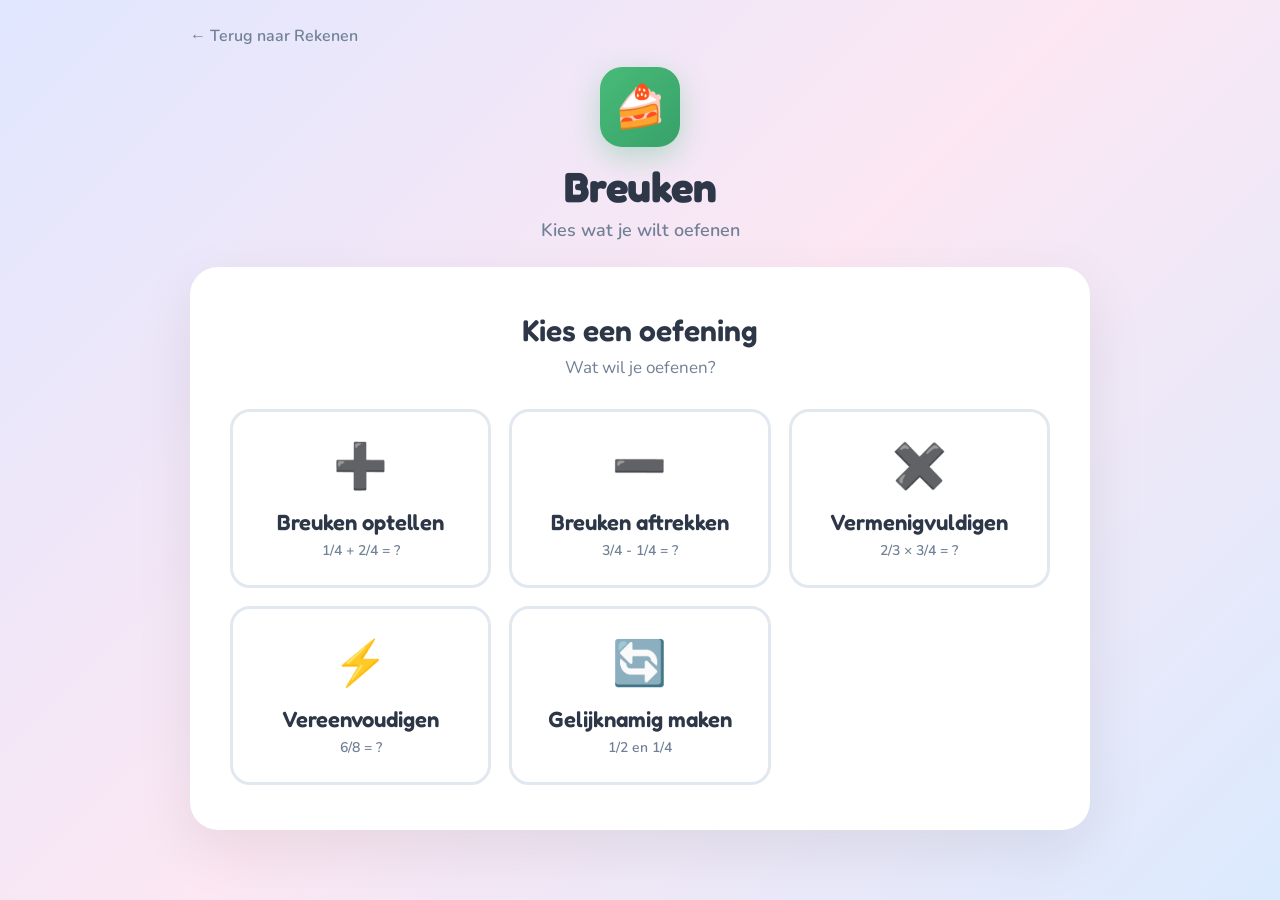
==== commit 35e05036: "Add files via upload" ====
--- a/breuken.html
+++ b/breuken.html
@@ -118,7 +118,7 @@
         /* Type grid */
         .type-grid {
             display: grid;
-            grid-template-columns: repeat(2, 1fr);
+            grid-template-columns: repeat(3, 1fr);
             gap: 18px;
         }
 
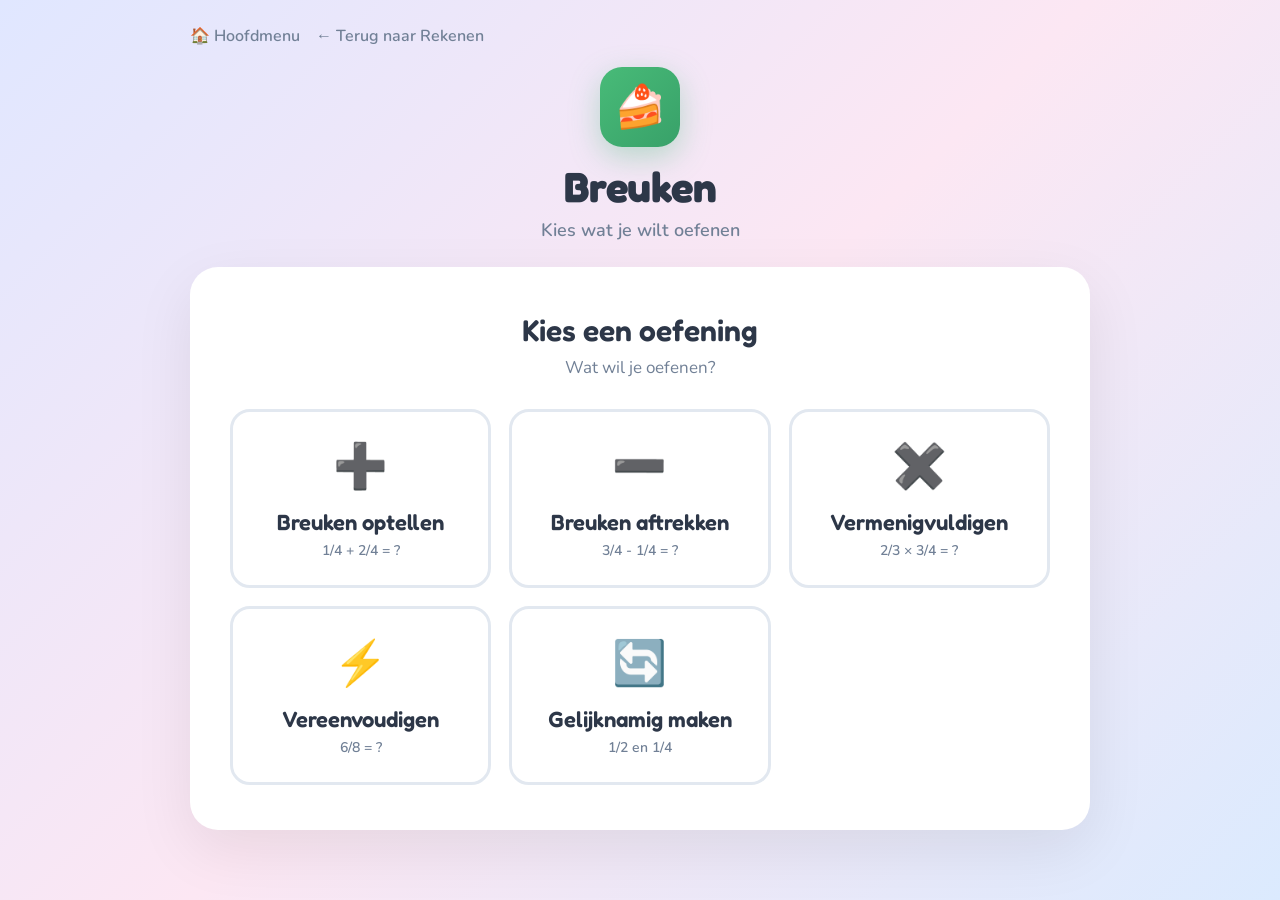
==== commit 6b136824: "Add files via upload" ====
--- a/breuken.html
+++ b/breuken.html
@@ -553,7 +553,10 @@
 
         <!-- TYPE SELECTIE -->
         <div id="type-selectie-scherm">
-            <a href="index.html" class="back-link">← Terug naar Rekenen</a>
+            <div style="display:flex; gap:16px; margin-bottom:0; flex-wrap:wrap;">
+                <a href="https://bertmarinus.github.io/learnforge/" class="back-link">🏠 Hoofdmenu</a>
+                <a href="index.html" class="back-link">← Terug naar Rekenen</a>
+            </div>
 
             <div class="header">
                 <div class="app-icon">🍰</div>
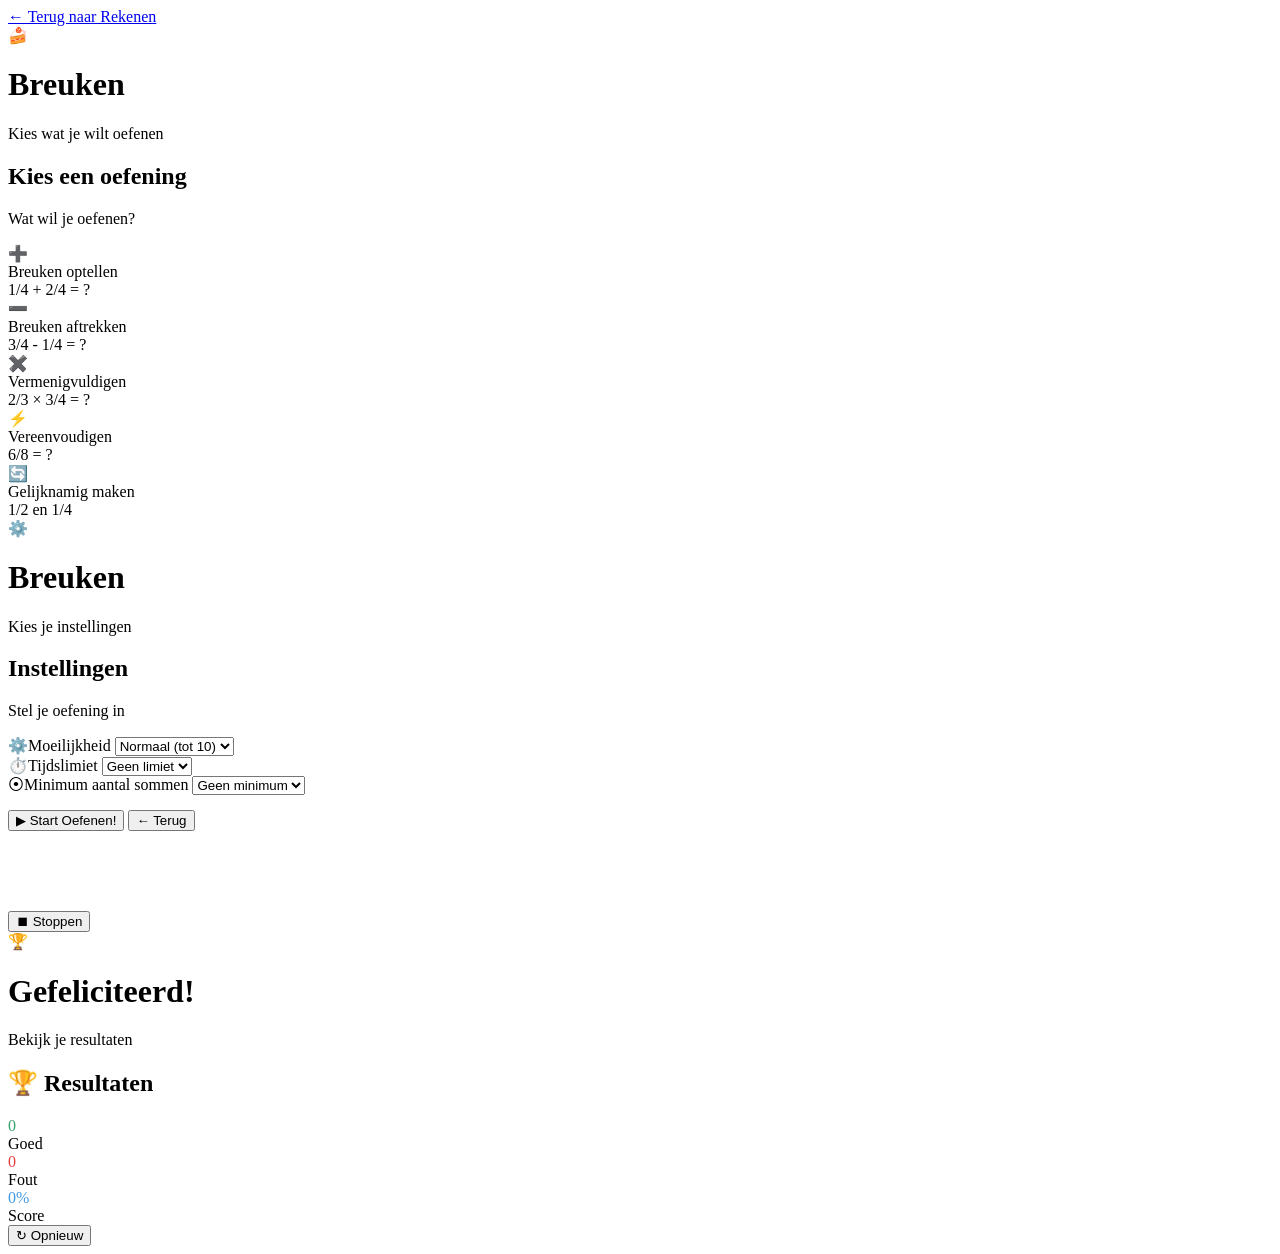
==== commit 90966493: "Add files via upload" ====
--- a/breuken.html
+++ b/breuken.html
@@ -3,558 +3,75 @@
 <head>
     <meta charset="UTF-8">
     <meta name="viewport" content="width=device-width, initial-scale=1.0, maximum-scale=1.0, user-scalable=no">
-    <title>Breuken - LearnForge</title>
-    <link href="https://fonts.googleapis.com/css2?family=Fredoka:wght@400;500;600;700&family=Nunito:wght@400;600;700&display=swap" rel="stylesheet">
-    <link rel="icon" href="data:image/svg+xml,<svg xmlns='http://www.w3.org/2000/svg' viewBox='0 0 100 100'><rect width='100' height='100' rx='20' fill='%2348bb78'/><text y='.9em' font-size='75' x='12'>🍰</text></svg>">
+    <meta name="apple-mobile-web-app-capable" content="yes">
+    <title>Breuken — oefenen</title>
+
+    <!-- Fonts: Fredoka (titels), Nunito (taal), Inter (rekenen) -->
+    <link href="https://fonts.googleapis.com/css2?family=Fredoka:wght@400;500;600;700&family=Nunito:wght@400;600;700&family=Inter:wght@400;500;600;700;800&display=swap" rel="stylesheet">
+
+    <link rel="icon" href="data:image/svg+xml,<svg xmlns='http://www.w3.org/2000/svg' viewBox='0 0 100 100'><rect width='100' height='100' rx='20' fill='%232a9d8f'/><text y='.9em' font-size='75' x='12'>🍰</text></svg>">
+
+    <!-- Gedeelde Schoolvenster-stylesheet -->
+    <link rel="stylesheet" href="assets/schoolvenster-frontend.css">
+
     <style>
-        * {
-            margin: 0;
-            padding: 0;
-            box-sizing: border-box;
-        }
-
-        :root {
-            --primary: #667eea;
-            --secondary: #48bb78;
-            --secondary-dark: #38a169;
-            --text-dark: #2d3748;
-            --text-light: #718096;
-            --border: #e2e8f0;
-        }
-
-        body {
-            font-family: 'Nunito', -apple-system, BlinkMacSystemFont, sans-serif;
-            background: linear-gradient(135deg, #e0e7ff 0%, #fce7f3 50%, #dbeafe 100%);
-            min-height: 100vh;
-            padding: 25px 20px 40px;
-        }
-
-        .container {
-            width: 100%;
-            max-width: 900px;
-            margin: 0 auto;
-        }
-
-        /* Terug link */
-        .back-link {
-            display: inline-flex;
-            align-items: center;
-            gap: 8px;
-            color: var(--text-light);
-            text-decoration: none;
-            font-size: 16px;
-            font-weight: 600;
-            margin-bottom: 20px;
-            transition: color 0.3s;
-        }
-        .back-link:hover { color: var(--secondary); }
-
-        /* Header */
-        .header {
-            text-align: center;
-            margin-bottom: 25px;
-            animation: fadeInDown 0.6s ease;
-        }
-
-        .app-icon {
-            width: 80px;
-            height: 80px;
-            background: linear-gradient(135deg, #48bb78 0%, #38a169 100%);
-            border-radius: 22px;
-            display: inline-flex;
-            align-items: center;
-            justify-content: center;
-            font-size: 42px;
-            margin-bottom: 14px;
-            box-shadow: 0 10px 30px rgba(72, 187, 120, 0.35);
-            animation: float 3s ease-in-out infinite;
-        }
-
-        @keyframes float {
-            0%, 100% { transform: translateY(0px); }
-            50% { transform: translateY(-10px); }
-        }
-
-        .header h1 {
-            font-family: 'Fredoka', sans-serif;
-            font-size: 42px;
-            color: var(--text-dark);
-            font-weight: 700;
-            letter-spacing: -0.5px;
-            margin-bottom: 6px;
-        }
-
-        .header .subtitle {
-            font-size: 18px;
-            color: var(--text-light);
-            font-weight: 600;
-        }
-
-        /* Card */
-        .card {
-            background: white;
-            border-radius: 28px;
-            padding: 45px 40px;
-            box-shadow: 0 20px 60px rgba(0, 0, 0, 0.08);
-            animation: fadeInUp 0.6s ease 0.2s both;
-        }
-
-        .card h2 {
-            font-family: 'Fredoka', sans-serif;
-            font-size: 30px;
-            color: var(--text-dark);
-            text-align: center;
-            margin-bottom: 8px;
-            font-weight: 600;
-        }
-
-        .hint {
-            text-align: center;
-            color: var(--text-light);
-            font-size: 17px;
-            margin-bottom: 30px;
-        }
-
-        /* Type grid */
-        .type-grid {
-            display: grid;
-            grid-template-columns: repeat(3, 1fr);
-            gap: 18px;
-        }
-
-        .type-card {
-            border: 3px solid var(--border);
-            border-radius: 20px;
-            padding: 25px 15px;
-            text-align: center;
-            cursor: pointer;
-            transition: all 0.3s ease;
-            position: relative;
-            background: white;
-            animation: fadeInUp 0.5s ease both;
-        }
-
-        .type-card:nth-child(1) { animation-delay: 0.25s; }
-        .type-card:nth-child(2) { animation-delay: 0.30s; }
-        .type-card:nth-child(3) { animation-delay: 0.35s; }
-        .type-card:nth-child(4) { animation-delay: 0.40s; }
-        .type-card:nth-child(5) { animation-delay: 0.45s; }
-
-        .type-card:hover:not(.disabled) {
-            border-color: var(--secondary);
-            transform: translateY(-5px);
-            box-shadow: 0 12px 30px rgba(72, 187, 120, 0.2);
-            background: linear-gradient(135deg, #f0fff4 0%, #e6fffa 100%);
-        }
-
-        .type-card:not(.disabled):active { transform: translateY(-2px); }
-
-        .type-card.disabled {
-            opacity: 0.55;
-            cursor: not-allowed;
-        }
-
-        .type-card .icon {
-            font-size: 44px;
-            margin-bottom: 12px;
-            display: block;
-            transition: transform 0.3s ease;
-        }
-
-        .type-card:not(.disabled):hover .icon {
-            transform: scale(1.15) rotate(-5deg);
-        }
-
-        .type-card .title {
-            font-family: 'Fredoka', sans-serif;
-            font-size: 22px;
-            font-weight: 600;
-            color: var(--text-dark);
-            margin-bottom: 6px;
-        }
-
-        .type-card .beschrijving {
-            font-size: 14px;
-            color: var(--text-light);
-            font-weight: 600;
-        }
-
-        .badge {
-            position: absolute;
-            top: 12px;
-            right: 12px;
-            background: #fed7aa;
-            color: #c05621;
-            padding: 4px 10px;
-            border-radius: 8px;
-            font-size: 11px;
-            font-weight: 700;
-            font-family: 'Fredoka', sans-serif;
-        }
-
-        /* Instellingen */
-        .settings { margin: 25px 0; }
-
-        .setting-row { margin-bottom: 20px; }
-
-        .setting-row label {
-            display: flex;
-            align-items: center;
-            gap: 10px;
-            font-family: 'Fredoka', sans-serif;
-            font-size: 18px;
-            font-weight: 600;
-            color: var(--text-dark);
-            margin-bottom: 10px;
-        }
-
-        .setting-row select {
-            width: 100%;
-            padding: 16px 20px;
-            font-size: 16px;
-            font-family: 'Nunito', sans-serif;
-            font-weight: 600;
-            border: 3px solid var(--border);
-            border-radius: 14px;
-            background: #f7fafc;
-            color: var(--text-dark);
-            cursor: pointer;
-            transition: border-color 0.3s;
-        }
-
-        .setting-row select:focus {
-            outline: none;
-            border-color: var(--secondary);
-        }
-
-        /* Knoppen */
-        .btn-primary {
-            width: 100%;
-            padding: 22px;
-            font-family: 'Fredoka', sans-serif;
-            font-size: 22px;
-            font-weight: 700;
-            background: linear-gradient(135deg, #68d391 0%, #48bb78 100%);
-            color: white;
-            border: none;
-            border-radius: 16px;
-            cursor: pointer;
-            box-shadow: 0 8px 24px rgba(72, 187, 120, 0.35);
-            transition: all 0.3s ease;
-            display: flex;
-            align-items: center;
-            justify-content: center;
-            gap: 10px;
-        }
-
-        .btn-primary:hover {
-            transform: translateY(-3px);
-            box-shadow: 0 12px 30px rgba(72, 187, 120, 0.45);
-        }
-
-        .btn-secondary {
-            width: 100%;
-            padding: 18px;
-            font-family: 'Fredoka', sans-serif;
-            font-size: 18px;
-            font-weight: 600;
-            background: white;
-            border: 3px solid var(--border);
-            color: var(--text-dark);
-            border-radius: 14px;
-            cursor: pointer;
-            transition: all 0.3s ease;
-            display: flex;
-            align-items: center;
-            justify-content: center;
-            gap: 10px;
-        }
-
-        .btn-secondary:hover {
-            border-color: var(--text-light);
-            background: #f7fafc;
-        }
-
-        /* Breuk visual */
+        /* ── Breuken: alleen op deze pagina ───────────────── */
         .breuk-container {
-            display: flex;
-            justify-content: center;
-            align-items: center;
-            gap: 30px;
-            margin: 40px 0;
-            flex-wrap: wrap;
-        }
-
+            display: flex; justify-content: center; align-items: center;
+            gap: 30px; margin: 40px 0; flex-wrap: wrap;
+        }
         .breuk-row {
-            display: flex;
-            align-items: center;
-            gap: 30px;
-            justify-content: center;
-            flex-wrap: wrap;
-        }
-
-        .breuk {
-            display: flex;
-            flex-direction: column;
-            align-items: center;
-            gap: 8px;
-        }
-
+            display: flex; align-items: center; gap: 30px;
+            justify-content: center; flex-wrap: wrap;
+        }
+        .breuk { display: flex; flex-direction: column; align-items: center; gap: 8px; }
         .breuk-deel {
-            width: 120px;
-            height: 80px;
-            display: flex;
-            align-items: center;
-            justify-content: center;
-        }
-
+            width: 120px; height: 80px; display: flex;
+            align-items: center; justify-content: center;
+        }
         .breuk-getal {
-            background: white;
-            border: 3px solid var(--border);
-            border-radius: 12px;
-            font-family: 'Fredoka', sans-serif;
-            font-size: 48px;
-            font-weight: 800;
-            color: var(--text-dark);
-            width: 100%;
-            height: 100%;
-            display: flex;
-            align-items: center;
-            justify-content: center;
-        }
-
+            background: white; border: 3px solid var(--sv-border);
+            border-radius: 12px; font-family: 'Fredoka', sans-serif;
+            font-size: 48px; font-weight: 800; color: var(--sv-text-dark);
+            width: 100%; height: 100%; display: flex;
+            align-items: center; justify-content: center;
+        }
         .breuk-input {
-            background: white;
-            border: 3px solid var(--secondary);
-            border-radius: 12px;
-            font-family: 'Fredoka', sans-serif;
-            font-size: 48px;
-            font-weight: 800;
-            color: var(--text-dark);
-            width: 100%;
-            height: 100%;
-            text-align: center;
-            -webkit-appearance: none;
-            -moz-appearance: textfield;
-            box-shadow: 0 0 0 4px rgba(72, 187, 120, 0.15);
-        }
-
+            background: white; border: 3px solid var(--sv-teal);
+            border-radius: 12px; font-family: 'Fredoka', sans-serif;
+            font-size: 48px; font-weight: 800; color: var(--sv-text-dark);
+            width: 100%; height: 100%; text-align: center;
+            -webkit-appearance: none; -moz-appearance: textfield;
+            box-shadow: 0 0 0 4px rgba(42, 157, 143, 0.15);
+        }
         .breuk-input::-webkit-inner-spin-button,
-        .breuk-input::-webkit-outer-spin-button {
-            -webkit-appearance: none;
-            margin: 0;
-        }
-
-        .breuk-input:focus {
-            outline: none;
-            border-color: var(--secondary-dark);
-        }
-
-        .breuk-streep {
-            width: 120px;
-            height: 4px;
-            background: var(--text-dark);
-            border-radius: 2px;
-        }
-
+        .breuk-input::-webkit-outer-spin-button { -webkit-appearance: none; margin: 0; }
+        .breuk-input:focus { outline: none; border-color: var(--sv-teal-dark); }
+        .breuk-streep { width: 120px; height: 4px; background: var(--sv-text-dark); border-radius: 2px; }
         .operator {
-            font-family: 'Fredoka', sans-serif;
-            font-size: 48px;
-            font-weight: 700;
-            color: var(--secondary);
-            margin: 0 10px;
-        }
-
+            font-family: 'Fredoka', sans-serif; font-size: 48px;
+            font-weight: 700; color: var(--sv-teal); margin: 0 10px;
+        }
         .equals {
-            font-family: 'Fredoka', sans-serif;
-            font-size: 48px;
-            font-weight: 700;
-            color: var(--text-light);
-            margin: 0 10px;
-        }
-
-        .submit-btn {
-            width: 60px;
-            height: 60px;
-            font-size: 28px;
-            background: linear-gradient(135deg, #68d391 0%, #48bb78 100%);
-            color: white;
-            border: none;
-            border-radius: 12px;
-            cursor: pointer;
-            box-shadow: 0 6px 20px rgba(72, 187, 120, 0.35);
-            transition: all 0.3s ease;
-            display: flex;
-            align-items: center;
-            justify-content: center;
-            flex-shrink: 0;
-        }
-
-        .submit-btn:hover {
-            transform: translateY(-2px);
-            box-shadow: 0 8px 25px rgba(72, 187, 120, 0.5);
-        }
-
-        /* Voortgang */
-        .voortgang-indicator {
-            font-family: 'Fredoka', sans-serif;
-            text-align: center;
-            font-size: 18px;
-            font-weight: 600;
-            color: var(--text-dark);
-            margin-bottom: 15px;
-            padding: 8px 20px;
-            background: rgba(72, 187, 120, 0.1);
-            border-radius: 12px;
-            display: inline-block;
-        }
-
-        .stop-btn {
-            display: block;
-            width: 100%;
-            max-width: 300px;
-            margin: 40px auto 20px auto;
-            padding: 16px 30px;
-            font-family: 'Fredoka', sans-serif;
-            font-size: 18px;
-            font-weight: 600;
-            background: white;
-            border: 2px solid #feb2b2;
-            color: #e53e3e;
-            border-radius: 12px;
-            cursor: pointer;
-            transition: all 0.3s ease;
-            position: relative;
-        }
-
-        .stop-btn * { pointer-events: none; }
-
-        .stop-btn:hover {
-            background: #fff5f5;
-            border-color: #fc8181;
-        }
-
-        /* Feedback popup */
-        .feedback {
-            position: fixed;
-            bottom: 520px;
-            left: 50%;
-            transform: translateX(-50%);
-            z-index: 1000;
-            max-width: 320px;
-            width: 70%;
-            border-radius: 20px;
-            text-align: center;
-            padding: 30px 25px;
-            opacity: 0;
-            transition: opacity 0.3s ease;
-            box-shadow: 0 15px 40px rgba(0, 0, 0, 0.25);
-        }
-
-        .feedback.show { opacity: 1; }
-
-        .feedback.goed-feedback {
-            background: linear-gradient(135deg, #48bb78 0%, #38a169 100%);
-            color: white;
-        }
-
-        .feedback.fout-feedback {
-            background: linear-gradient(135deg, #fc8181 0%, #f56565 100%);
-            color: white;
-        }
-
-        .feedback .icon-circle {
-            width: 60px;
-            height: 60px;
-            border-radius: 50%;
-            background: white;
-            display: flex;
-            align-items: center;
-            justify-content: center;
-            margin: 0 auto 15px auto;
-            font-family: 'Fredoka', sans-serif;
-            font-size: 35px;
-            font-weight: 800;
-        }
-
-        .feedback.goed-feedback .icon-circle { color: #38a169; }
-        .feedback.fout-feedback .icon-circle { color: #f56565; }
-
-        .feedback .title {
-            font-family: 'Fredoka', sans-serif;
-            font-size: 32px;
-            font-weight: 800;
-            margin-bottom: 8px;
-        }
-
-        .feedback .sub {
-            font-family: 'Fredoka', sans-serif;
-            font-size: 20px;
-            font-weight: 600;
-            opacity: 0.95;
-            margin-top: 8px;
-        }
-
-        /* Resultaten */
-        .score-grid {
-            display: flex;
-            justify-content: center;
-            gap: 30px;
-            margin: 30px 0 40px;
-        }
-
-        .score-item { text-align: center; }
-
-        .score-getal {
-            font-family: 'Fredoka', sans-serif;
-            font-size: 52px;
-            font-weight: 800;
-            line-height: 1;
-            margin-bottom: 6px;
-        }
-
-        .score-label {
-            font-size: 16px;
-            color: var(--text-light);
-            font-weight: 600;
-        }
-
-        /* Utility */
-        .hidden { display: none !important; }
-
-        /* Animations */
-        @keyframes fadeInDown {
-            from { opacity: 0; transform: translateY(-20px); }
-            to { opacity: 1; transform: translateY(0); }
-        }
-
-        @keyframes fadeInUp {
-            from { opacity: 0; transform: translateY(30px); }
-            to { opacity: 1; transform: translateY(0); }
-        }
-
-        /* Responsive */
+            font-family: 'Fredoka', sans-serif; font-size: 48px;
+            font-weight: 700; color: var(--sv-text-light); margin: 0 10px;
+        }
+
         @media (max-width: 768px) {
-            body { padding: 15px 15px 30px; }
-            .header h1 { font-size: 34px; }
-            .app-icon { width: 68px; height: 68px; font-size: 36px; }
-            .card { padding: 30px 20px; }
-            .type-grid { grid-template-columns: 1fr; }
-            .breuk-container { gap: 15px; }
-            .breuk-deel { width: 90px; height: 60px; }
-            .breuk-getal, .breuk-input { font-size: 36px; }
-            .breuk-streep { width: 90px; }
-            .operator, .equals { font-size: 36px; }
+            .breuk-container, .breuk-row { gap: 16px; }
+            .breuk-deel { width: 84px; height: 60px; }
+            .breuk-getal, .breuk-input { font-size: 34px; }
+            .breuk-streep { width: 84px; height: 3px; }
+            .operator, .equals { font-size: 34px; margin: 0 4px; }
         }
     </style>
 </head>
-<body>
+<body class="sv-rekenen">
     <div class="container">
 
         <!-- TYPE SELECTIE -->
         <div id="type-selectie-scherm">
             <div style="display:flex; gap:16px; margin-bottom:0; flex-wrap:wrap;">
-                <a href="https://bertmarinus.github.io/learnforge/" class="back-link">🏠 Hoofdmenu</a>
                 <a href="index.html" class="back-link">← Terug naar Rekenen</a>
             </div>
 
